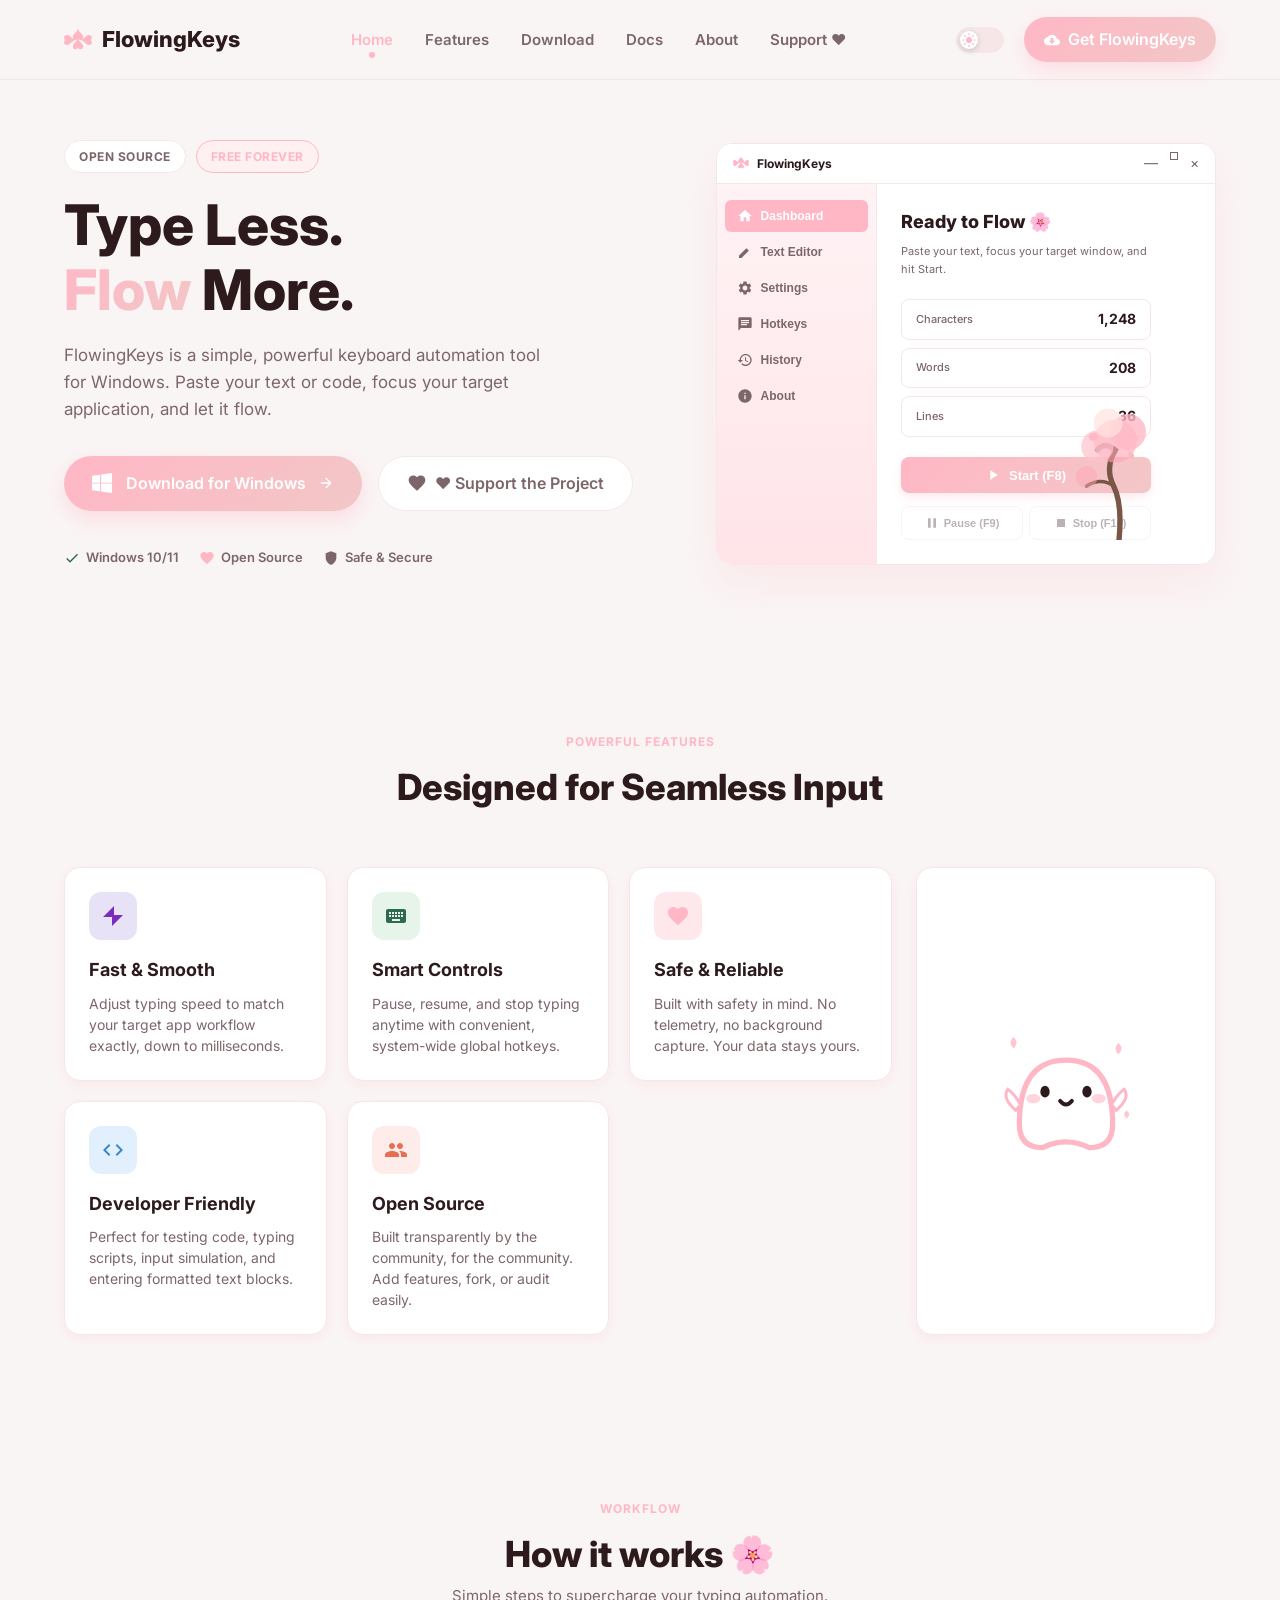
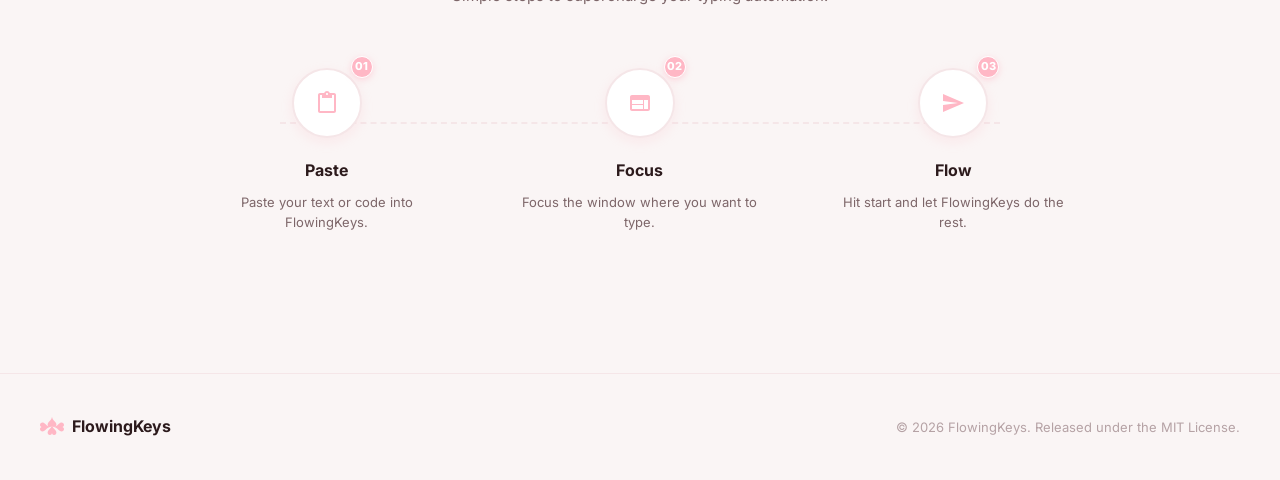
==== index.html @ 1519db67 "Add files via upload" ====
<!DOCTYPE html>
<html lang="en">
<head>
  <meta charset="UTF-8">
  <meta name="viewport" content="width=device-width, initial-scale=1.0">
  <title>FlowingKeys - Type Less. Flow More.</title>
  <meta name="description" content="FlowingKeys is a premium, powerful keyboard automation tool for Windows. Paste, focus, and let it flow.">
  <link rel="stylesheet" href="styles.css">
  <link rel="preconnect" href="https://fonts.googleapis.com">
  <link rel="preconnect" href="https://fonts.gstatic.com" crossorigin>
  <link href="https://fonts.googleapis.com/css2?family=Inter:wght@400;500;600;700;800&family=Fira+Code:wght@400;500&display=swap" rel="stylesheet">
</head>
<body>
  <!-- Petals background container -->
  <div id="petal-container" class="petal-container"></div>

  <!-- HEADER -->
  <header class="header">
    <div class="header-container">
      <div class="logo">
        <svg class="blossom-logo" viewBox="0 0 24 24" width="28" height="28">
          <path d="M 12,2 C 11.5,5 9,6 8,8 C 7,10 8,12 10,12 C 11.5,12 12,10.5 12,10 C 12,10.5 12.5,12 14,12 C 16,12 17,10 16,8 C 15,6 12.5,5 12,2 Z M 12,10 C 11.5,13 9,14 8,16 C 7,18 8,20 10,20 C 11.5,20 12,18.5 12,18 C 12,18.5 12.5,20 14,20 C 16,20 17,18 16,16 C 15,14 12.5,13 12,10 Z M 10,12 C 7,11.5 6,9 4,8 C 2,7 0,8 0,10 C 0,11.5 1.5,12 2,12 C 1.5,12 0,12.5 0,14 C 0,16 2,17 4,16 C 6,15 7,12.5 10,12 Z M 14,12 C 17,11.5 18,9 20,8 C 22,7 24,8 24,10 C 24,11.5 22.5,12 22,12 C 22.5,12 24,12.5 24,14 C 24,16 22,17 20,16 C 18,15 17,12.5 14,12 Z" />
        </svg>
        <span>FlowingKeys</span>
      </div>

      <nav class="nav-menu">
        <a href="#home" class="nav-link active">Home</a>
        <a href="#features" class="nav-link">Features</a>
        <a href="#download" class="nav-link">Download</a>
        <a href="#docs" class="nav-link">Docs</a>
        <a href="#about" class="nav-link">About</a>
        <a href="donate.html" class="nav-link">Support ❤️</a>
      </nav>

      <div class="header-actions">
        <!-- Light/Dark Toggle -->
        <button id="theme-toggle" class="theme-toggle-btn" aria-label="Toggle dark mode">
          <div class="toggle-track">
            <div class="toggle-thumb">
              <!-- Sun Icon -->
              <svg class="sun-icon" viewBox="0 0 24 24" width="14" height="14">
                <circle cx="12" cy="12" r="5" fill="currentColor"/>
                <path d="M12 1v2M12 21v2M4.22 4.22l1.42 1.42M18.36 18.36l1.42 1.42M1 12h2M21 12h2M4.22 19.78l1.42-1.42M18.36 5.64l1.42-1.42" stroke="currentColor" stroke-width="2" stroke-linecap="round"/>
              </svg>
              <!-- Moon Icon -->
              <svg class="moon-icon" viewBox="0 0 24 24" width="14" height="14">
                <path d="M21 12.79A9 9 0 1 1 11.21 3 7 7 0 0 0 21 12.79z" fill="currentColor"/>
              </svg>
            </div>
          </div>
        </button>

        <a href="#download" class="btn-primary btn-get-started">
          <svg viewBox="0 0 24 24" width="16" height="16">
            <path d="M19.35 10.04C18.67 6.59 15.64 4 12 4 9.11 4 6.6 5.64 5.35 8.04 2.34 8.36 0 10.91 0 14c0 3.31 2.69 6 6 6h13c2.76 0 5-2.24 5-5 0-2.64-2.05-4.78-4.65-4.96zM17 13l-5 5-5-5h3V9h4v4h3z" fill="currentColor"/>
          </svg>
          Get FlowingKeys
        </a>
      </div>
    </div>
  </header>

  <!-- HERO SECTION -->
  <section id="home" class="hero">
    <div class="hero-container">
      <div class="hero-text-content">
        <div class="badge-row">
          <span class="badge">Open Source</span>
          <span class="badge badge-accent">Free Forever</span>
        </div>
        <h1 class="hero-title">
          Type Less.<br>
          <span class="text-highlight">Flow</span> More.
        </h1>
        <p class="hero-description">
          FlowingKeys is a simple, powerful keyboard automation tool for Windows. Paste your text or code, focus your target application, and let it flow.
        </p>

        <div class="hero-actions">
          <a href="#download" class="btn-primary btn-large">
            <svg viewBox="0 0 24 24" width="20" height="20" class="win-icon">
              <path d="M0 3.449L9.75 2.1v9.45H0V3.449zM0 12.45h9.75v9.45L0 20.551v-8.102zM10.95 1.937L24 0v11.55H10.95V1.937zM10.95 12.45H24v11.55l-13.05-1.937v-9.613z" fill="currentColor"/>
            </svg>
            Download for Windows
            <svg viewBox="0 0 24 24" width="16" height="16" class="arrow-icon">
              <path d="M5 12h14M12 5l7 7-7 7" stroke="currentColor" stroke-width="2" stroke-linecap="round" stroke-linejoin="round" fill="none"/>
            </svg>
          </a>
          <a href="donate.html" class="btn-secondary btn-large">
            <svg viewBox="0 0 24 24" width="20" height="20">
              <path d="M12 21.35l-1.45-1.32C5.4 15.36 2 12.28 2 8.5 2 5.42 4.42 3 7.5 3c1.74 0 3.41.81 4.5 2.09C13.09 3.81 14.76 3 16.5 3 19.58 3 22 5.42 22 8.5c0 3.78-3.4 6.86-8.55 11.54L12 21.35z" fill="currentColor"/>
            </svg>
            ❤️ Support the Project
          </a>
        </div>

        <div class="hero-trust-badges">
          <span class="trust-badge">
            <svg viewBox="0 0 24 24" width="16" height="16" class="trust-icon text-success">
              <path d="M9 16.17L4.83 12l-1.42 1.41L9 19 21 7l-1.41-1.41z" fill="currentColor"/>
            </svg>
            Windows 10/11
          </span>
          <span class="trust-badge">
            <svg viewBox="0 0 24 24" width="16" height="16" class="trust-icon text-heart">
              <path d="M12 21.35l-1.45-1.32C5.4 15.36 2 12.28 2 8.5 2 5.42 4.42 3 7.5 3c1.74 0 3.41.81 4.5 2.09C13.09 3.81 14.76 3 16.5 3 19.58 3 22 5.42 22 8.5c0 3.78-3.4 6.86-8.55 11.54L12 21.35z" fill="currentColor"/>
            </svg>
            Open Source
          </span>
          <span class="trust-badge">
            <svg viewBox="0 0 24 24" width="16" height="16" class="trust-icon text-shield">
              <path d="M12 2L4 5v6.09c0 5.05 3.41 9.76 8 10.91 4.59-1.15 8-5.86 8-10.91V5l-8-3z" fill="currentColor"/>
            </svg>
            Safe & Secure
          </span>
        </div>
      </div>

      <!-- MOCK WPF WINDOW -->
      <div class="mock-window-wrapper">
        <div class="mock-window">
          <!-- Window Title Bar -->
          <div class="window-titlebar">
            <div class="window-logo">
              <svg class="blossom-logo" viewBox="0 0 24 24" width="16" height="16">
                <path d="M 12,2 C 11.5,5 9,6 8,8 C 7,10 8,12 10,12 C 11.5,12 12,10.5 12,10 C 12,10.5 12.5,12 14,12 C 16,12 17,10 16,8 C 15,6 12.5,5 12,2 Z M 12,10 C 11.5,13 9,14 8,16 C 7,18 8,20 10,20 C 11.5,20 12,18.5 12,18 C 12,18.5 12.5,20 14,20 C 16,20 17,18 16,16 C 15,14 12.5,13 12,10 Z M 10,12 C 7,11.5 6,9 4,8 C 2,7 0,8 0,10 C 0,11.5 1.5,12 2,12 C 1.5,12 0,12.5 0,14 C 0,16 2,17 4,16 C 6,15 7,12.5 10,12 Z M 14,12 C 17,11.5 18,9 20,8 C 22,7 24,8 24,10 C 24,11.5 22.5,12 22,12 C 22.5,12 24,12.5 24,14 C 24,16 22,17 20,16 C 18,15 17,12.5 14,12 Z" />
              </svg>
              <span>FlowingKeys</span>
            </div>
            <div class="window-controls">
              <span class="win-min">&mdash;</span>
              <span class="win-max"></span>
              <span class="win-close">&times;</span>
            </div>
          </div>

          <div class="window-body">
            <!-- Sidebar Navigation -->
            <div class="window-sidebar">
              <button class="sidebar-item active" data-tab="dashboard">
                <svg viewBox="0 0 24 24" width="16" height="16">
                  <path d="M10 20v-6h4v6h5v-8h3L12 3 2 12h3v8z" fill="currentColor"/>
                </svg>
                Dashboard
              </button>
              <button class="sidebar-item" data-tab="dashboard">
                <svg viewBox="0 0 24 24" width="16" height="16">
                  <path d="M3 17.25V21h3.75L17.81 9.94l-3.75-3.75L3 17.25z" fill="currentColor"/>
                </svg>
                Text Editor
              </button>
              <button class="sidebar-item" data-tab="settings">
                <svg viewBox="0 0 24 24" width="16" height="16">
                  <path d="M19.14 12.94c.04-.3.06-.61.06-.94 0-.32-.02-.64-.07-.94l2.03-1.58c.18-.14.23-.41.12-.61l-1.92-3.32c-.12-.22-.37-.29-.59-.22l-2.39.96c-.5-.38-1.03-.7-1.62-.94l-.36-2.54c-.04-.24-.24-.41-.48-.41h-3.84c-.24 0-.43.17-.47.41l-.36 2.54c-.59.24-1.13.57-1.62.94l-2.39-.96c-.22-.08-.47 0-.59.22L2.74 8.87c-.12.21-.08.47.12.61l2.03 1.58c-.05.3-.09.63-.09.94s.02.64.07.94l-2.03 1.58c-.18.14-.23.41-.12.61l1.92 3.32c.12.22.37.29.59.22l2.39-.96c.5.38 1.03.7 1.62.94l.36 2.54c.05.24.24.41.48.41h3.84c.24 0 .44-.17.47-.41l.36-2.54c.59-.24 1.13-.56 1.62-.94l2.39.96c.22.08.47 0 .59-.22l1.92-3.32c.12-.22.07-.47-.12-.61l-2.01-1.58zM12 15.6c-1.98 0-3.6-1.62-3.6-3.6s1.62-3.6 3.6-3.6 3.6 1.62 3.6 3.6-1.62 3.6-3.6 3.6z" fill="currentColor"/>
                </svg>
                Settings
              </button>
              <button class="sidebar-item" data-tab="hotkeys">
                <svg viewBox="0 0 24 24" width="16" height="16">
                  <path d="M20 2H4c-1.1 0-1.99.9-1.99 2L2 22l4-4h14c1.1 0 2-.9 2-2V4c0-1.1-.9-2-2-2zM6 9h12v2H6V9zm0-3h12v2H6V6zm0 6h9v2H6v-2z" fill="currentColor"/>
                </svg>
                Hotkeys
              </button>
              <button class="sidebar-item" data-tab="history">
                <svg viewBox="0 0 24 24" width="16" height="16">
                  <path d="M13 3c-4.97 0-9 4.03-9 9H1l3.89 3.89.07.14L9 12H6c0-3.87 3.13-7 7-7s7 3.13 7 7-3.13 7-7 7c-1.93 0-3.68-.79-4.94-2.06l-1.42 1.42C8.27 19.99 10.51 21 13 21c4.97 0 9-4.03 9-9s-4.03-9-9-9zm-1 5v5l4.28 2.54.72-1.21-3.5-2.08V8H12z" fill="currentColor"/>
                </svg>
                History
              </button>
              <button class="sidebar-item" data-tab="about">
                <svg viewBox="0 0 24 24" width="16" height="16">
                  <path d="M12 2C6.48 2 2 6.48 2 12s4.48 10 10 10 10-4.48 10-10S17.52 2 12 2zm1 15h-2v-6h2v6zm0-8h-2V7h2v2z" fill="currentColor"/>
                </svg>
                About
              </button>
            </div>

            <!-- Workspace Content -->
            <div class="window-content">
              <!-- DASHBOARD TAB -->
              <div id="tab-dashboard" class="app-tab-panel">
                <div class="content-left">
                  <h2 id="app-status-title">Ready to Flow 🌸</h2>
                  <p id="app-status-desc">Paste your text, focus your target window, and hit Start.</p>

                  <!-- Statistics Grid -->
                  <div class="stats-grid">
                    <div class="stat-card">
                      <span class="stat-label">Characters</span>
                      <span id="stat-chars" class="stat-value">1,248</span>
                    </div>
                    <div class="stat-card">
                      <span class="stat-label">Words</span>
                      <span id="stat-words" class="stat-value">208</span>
                    </div>
                    <div class="stat-card">
                      <span class="stat-label">Lines</span>
                      <span id="stat-lines" class="stat-value">36</span>
                    </div>
                  </div>

                  <!-- Main Action Button -->
                  <button id="app-btn-start" class="app-btn-primary">
                    <svg viewBox="0 0 24 24" width="16" height="16" class="play-icon">
                      <path d="M8 5v14l11-7z" fill="currentColor"/>
                    </svg>
                    <span>Start (F8)</span>
                  </button>

                  <!-- Control Buttons -->
                  <div class="control-actions">
                    <button id="app-btn-pause" class="app-btn-secondary" disabled>
                      <svg viewBox="0 0 24 24" width="16" height="16">
                        <path d="M6 19h4V5H6v14zm8-14v14h4V5h-4z" fill="currentColor"/>
                      </svg>
                      Pause (F9)
                    </button>
                    <button id="app-btn-stop" class="app-btn-secondary" disabled>
                      <svg viewBox="0 0 24 24" width="16" height="16">
                        <path d="M6 6h12v12H6z" fill="currentColor"/>
                      </svg>
                      Stop (F10)
                    </button>
                  </div>
                </div>

                <!-- Graphic Background Art inside App Mockup -->
                <div class="app-art-overlay">
                  <svg class="blossom-tree-svg" viewBox="0 0 100 100" preserveAspectRatio="xMaxYMax meet">
                    <!-- Tree Trunk -->
                    <path d="M60 100 Q 62 80 57 70 T 58 50 Q 52 45 48 50" stroke="#7A5648" stroke-width="3" fill="none" stroke-linecap="round"/>
                    <path d="M57 70 Q 50 65 42 70" stroke="#7A5648" stroke-width="2" fill="none" stroke-linecap="round"/>
                    <!-- Foliage / Blossom Circles -->
                    <circle cx="58" cy="45" r="12" fill="#FFA5B5" opacity="0.6"/>
                    <circle cx="48" cy="48" r="9" fill="#FFC0CB" opacity="0.7"/>
                    <circle cx="65" cy="40" r="10" fill="#FFB7C5" opacity="0.8"/>
                    <circle cx="54" cy="35" r="8" fill="#FFE4E1" opacity="0.7"/>
                    <circle cx="42" cy="65" r="6" fill="#FFA5B5" opacity="0.5"/>
                    
                    <!-- Tiny falling petals inside window -->
                    <path d="M 45,45 Q 40,43 45,40 Q 50,43 45,45 Z" fill="#FFB7C5" transform="rotate(15 45 45)"/>
                    <path d="M 68,55 Q 65,53 68,50 Q 71,53 68,55 Z" fill="#FFB7C5" transform="rotate(-30 68 55)"/>
                  </svg>
                </div>
              </div>

              <!-- SETTINGS TAB -->
              <div id="tab-settings" class="app-tab-panel hidden">
                <div class="app-panel-scroll">
                  <h3>Preferences</h3>
                  <div class="app-settings-list">
                    <label class="app-setting-item">
                      <span>Preserve Indentation</span>
                      <input type="checkbox" checked>
                    </label>
                    <label class="app-setting-item">
                      <span>Preserve Newlines</span>
                      <input type="checkbox" checked>
                    </label>
                    <label class="app-setting-item">
                      <span>Send Real Keys</span>
                      <input type="checkbox">
                    </label>
                  </div>
                  
                  <!-- Support section -->
                  <div class="app-support-box">
                    <h5>Enjoying FlowingKeys? 🌸</h5>
                    <p>FlowingKeys is free and open source.</p>
                    <p class="support-subtext">If it saves you time, consider supporting its development.</p>
                    <a href="donate.html" target="_blank" class="app-btn-primary support-btn-heart">
                      ❤️ Support the Project
                    </a>
                  </div>
                </div>
              </div>

              <!-- ABOUT TAB -->
              <div id="tab-about" class="app-tab-panel hidden">
                <div class="app-panel-scroll">
                  <h3>About FlowingKeys</h3>
                  <p class="about-version">Version 1.0.0 (Open Source)</p>
                  <p class="about-desc">
                    A high-performance typing automation and accessibility utility for Windows. Built for developers, accessibility, and productivity.
                  </p>

                  <!-- Support section -->
                  <div class="app-support-box">
                    <h5>Enjoying FlowingKeys? 🌸</h5>
                    <p>FlowingKeys is free and open source.</p>
                    <p class="support-subtext">If it saves you time, consider supporting its development.</p>
                    <a href="donate.html" target="_blank" class="app-btn-primary support-btn-heart">
                      ❤️ Support the Project
                    </a>
                  </div>
                </div>
              </div>

              <!-- OTHER TABS PLACEHOLDER -->
              <div id="tab-other" class="app-tab-panel hidden">
                <div class="app-panel-scroll">
                  <h3 id="other-tab-title">Hotkeys</h3>
                  <p class="coming-soon-text">Feature details are configurable in the full Windows application.</p>
                </div>
              </div>
            </div>

            <!-- Countdown Overlay inside Mock App -->
            <div id="app-countdown-overlay" class="app-overlay hidden">
              <div class="overlay-card">
                <h3>Switch to Target Window Now</h3>
                <div id="overlay-countdown-num" class="countdown-num">3</div>
                <button id="app-btn-cancel-countdown" class="app-btn-danger">Cancel</button>
              </div>
            </div>

            <!-- Typing Simulation Overlay inside Mock App -->
            <div id="app-typing-overlay" class="app-overlay hidden">
              <div class="overlay-card">
                <h3 id="typing-overlay-title">Typing...</h3>
                <div class="typing-progress-bar">
                  <div id="typing-progress-indicator" class="progress-indicator"></div>
                </div>
                <p><span id="typing-percent">0</span>% completed</p>
                <div class="overlay-buttons">
                  <button id="overlay-btn-pause" class="app-btn-secondary">Pause</button>
                  <button id="overlay-btn-stop" class="app-btn-danger">Stop</button>
                </div>
              </div>
            </div>
          </div>
        </div>
      </div>
    </div>
  </section>

  <!-- FEATURES SECTION -->
  <section id="features" class="features-section">
    <div class="features-header">
      <span class="section-badge">Powerful Features</span>
      <h2>Designed for Seamless Input</h2>
    </div>
    
    <div class="features-container">
      <div class="features-grid">
        <!-- Feature 1 -->
        <div class="feature-card">
          <div class="feature-icon-wrapper f-purple">
            <svg viewBox="0 0 24 24" width="24" height="24">
              <path d="M13 2v9h9L11 22v-9H2L13 2z" fill="currentColor"/>
            </svg>
          </div>
          <h3>Fast & Smooth</h3>
          <p>Adjust typing speed to match your target app workflow exactly, down to milliseconds.</p>
        </div>

        <!-- Feature 2 -->
        <div class="feature-card">
          <div class="feature-icon-wrapper f-green">
            <svg viewBox="0 0 24 24" width="24" height="24">
              <path d="M20 5H4c-1.1 0-1.99.9-1.99 2L2 17c0 1.1.9 2 2 2h16c1.1 0 2-.9 2-2V7c0-1.1-.9-2-2-2zm-9 3h2v2h-2V8zm0 3h2v2h-2v-2zM8 8h2v2H8V8zm0 3h2v2H8v-2zm-1 2H5v-2h2v2zm0-3H5V8h2v2zm9 7H8v-2h8v2zm0-4h-2v-2h2v2zm0-3h-2V8h2v2zm3 3h-2v-2h2v2zm0-3h-2V8h2v2z" fill="currentColor"/>
            </svg>
          </div>
          <h3>Smart Controls</h3>
          <p>Pause, resume, and stop typing anytime with convenient, system-wide global hotkeys.</p>
        </div>

        <!-- Feature 3 -->
        <div class="feature-card">
          <div class="feature-icon-wrapper f-pink">
            <svg viewBox="0 0 24 24" width="24" height="24">
              <path d="M12 21.35l-1.45-1.32C5.4 15.36 2 12.28 2 8.5 2 5.42 4.42 3 7.5 3c1.74 0 3.41.81 4.5 2.09C13.09 3.81 14.76 3 16.5 3 19.58 3 22 5.42 22 8.5c0 3.78-3.4 6.86-8.55 11.54L12 21.35z" fill="currentColor"/>
            </svg>
          </div>
          <h3>Safe & Reliable</h3>
          <p>Built with safety in mind. No telemetry, no background capture. Your data stays yours.</p>
        </div>

        <!-- Feature 4 -->
        <div class="feature-card">
          <div class="feature-icon-wrapper f-blue">
            <svg viewBox="0 0 24 24" width="24" height="24">
              <path d="M9.4 16.6L4.8 12l4.6-4.6L8 6l-6 6 6 6 1.4-1.4zm5.2 0l4.6-4.6-4.6-4.6L16 6l6 6-6 6-1.4-1.4z" fill="currentColor"/>
            </svg>
          </div>
          <h3>Developer Friendly</h3>
          <p>Perfect for testing code, typing scripts, input simulation, and entering formatted text blocks.</p>
        </div>

        <!-- Feature 5 -->
        <div class="feature-card">
          <div class="feature-icon-wrapper f-coral">
            <svg viewBox="0 0 24 24" width="24" height="24">
              <path d="M16 11c1.66 0 2.99-1.34 2.99-3S17.66 5 16 5c-1.66 0-3 1.34-3 3s1.34 3 3 3zm-8 0c1.66 0 2.99-1.34 2.99-3S9.66 5 8 5C6.34 5 5 6.34 5 8s1.34 3 3 3zm0 2c-2.33 0-7 1.17-7 3.5V19h14v-2.5c0-2.33-4.67-3.5-7-3.5zm8 0c-.29 0-.62.02-.97.05 1.16.84 1.97 1.97 1.97 3.45V19h6v-2.5c0-2.33-4.67-3.5-7-3.5z" fill="currentColor"/>
            </svg>
          </div>
          <h3>Open Source</h3>
          <p>Built transparently by the community, for the community. Add features, fork, or audit easily.</p>
        </div>
      </div>

      <!-- Mascot Graphics Sidebar Card -->
      <div class="mascot-card">
        <div class="cute-mascot">
          <svg viewBox="0 0 120 120" class="mascot-svg">
            <!-- White body -->
            <path d="M 20 80 Q 20 25 60 25 Q 100 25 100 80 Q 100 100 80 100 Q 60 90 40 100 Q 20 100 20 80 Z" fill="#FFFFFF" stroke="#FFB7C5" stroke-width="4.5"/>
            <!-- Left Hand -->
            <path d="M 17 68 Q 5 58 10 50 Q 15 53 21 63 Z" fill="#FFFFFF" stroke="#FFB7C5" stroke-width="2.5" class="mascot-hand mascot-left-hand"/>
            <!-- Right Hand -->
            <path d="M 103 68 Q 115 58 110 50 Q 105 53 99 63 Z" fill="#FFFFFF" stroke="#FFB7C5" stroke-width="2.5" class="mascot-hand mascot-right-hand"/>
            <!-- Eyes -->
            <ellipse fill="#2C1A1C" cx="42" cy="52" rx="4" ry="5"/>
            <ellipse fill="#2C1A1C" cx="78" cy="52" rx="4" ry="5"/>
            <!-- Blush -->
            <ellipse fill="#FFB7C5" cx="32" cy="58" rx="6" ry="4" opacity="0.6"/>
            <ellipse fill="#FFB7C5" cx="88" cy="58" rx="6" ry="4" opacity="0.6"/>
            <!-- Cute Smile -->
            <path d="M 55 60 Q 60 66 65 60" stroke="#2C1A1C" stroke-width="3.5" stroke-linecap="round" fill="none"/>
            <!-- Floating Petals surrounding mascot -->
            <path class="mascot-petal petal-1" d="M 15 15 Q 10 10 15 5 Q 20 10 15 15 Z" fill="#FFB7C5" opacity="0.8"/>
            <path class="mascot-petal petal-2" d="M 105 20 Q 100 15 105 10 Q 110 15 105 20 Z" fill="#FFB7C5" opacity="0.8"/>
            <path class="mascot-petal petal-3" d="M 112 75 Q 108 72 112 68 Q 116 72 112 75 Z" fill="#FFB7C5" opacity="0.8"/>
          </svg>
        </div>
      </div>
    </div>
  </section>

  <!-- HOW IT WORKS SECTION -->
  <section id="docs" class="how-it-works">
    <div class="how-header">
      <span class="section-badge">Workflow</span>
      <h2>How it works 🌸</h2>
      <p>Simple steps to supercharge your typing automation.</p>
    </div>

    <div class="steps-container">
      <div class="dotted-connection-line"></div>
      
      <!-- Step 1 -->
      <div class="step-item">
        <div class="step-number-badge">01</div>
        <div class="step-icon-box">
          <svg viewBox="0 0 24 24" width="24" height="24">
            <path d="M19 2h-4.18C14.4.84 13.3 0 12 0c-1.3 0-2.4.84-2.82 2H5c-1.1 0-2 .9-2 2v16c0 1.1.9 2 2 2h14c1.1 0 2-.9 2-2V4c0-1.1-.9-2-2-2zm-7 0c.55 0 1 .45 1 1s-.45 1-1 1-1-.45-1-1 .45-1 1-1zm7 18H5V4h2v3h10V4h2v16z" fill="currentColor"/>
          </svg>
        </div>
        <h4>Paste</h4>
        <p>Paste your text or code into FlowingKeys.</p>
      </div>

      <!-- Step 2 -->
      <div class="step-item">
        <div class="step-number-badge">02</div>
        <div class="step-icon-box">
          <svg viewBox="0 0 24 24" width="24" height="24">
            <path d="M20 4H4c-1.1 0-1.99.9-1.99 2L2 18c0 1.1.9 2 2 2h16c1.1 0 2-.9 2-2V6c0-1.1-.9-2-2-2zm-5 14H4v-4h11v4zm0-5H4V9h11v4zm5 5h-4V9h4v9z" fill="currentColor"/>
          </svg>
        </div>
        <h4>Focus</h4>
        <p>Focus the window where you want to type.</p>
      </div>

      <!-- Step 3 -->
      <div class="step-item">
        <div class="step-number-badge">03</div>
        <div class="step-icon-box">
          <svg viewBox="0 0 24 24" width="24" height="24">
            <path d="M2.01 21L23 12 2.01 3 2 10l15 2-15 2z" fill="currentColor"/>
          </svg>
        </div>
        <h4>Flow</h4>
        <p>Hit start and let FlowingKeys do the rest.</p>
      </div>
    </div>
  </section>

  <!-- FOOTER -->
  <footer id="about" class="footer">
    <div class="footer-container">
      <div class="footer-brand">
        <svg class="blossom-logo" viewBox="0 0 24 24" width="24" height="24">
          <path d="M 12,2 C 11.5,5 9,6 8,8 C 7,10 8,12 10,12 C 11.5,12 12,10.5 12,10 C 12,10.5 12.5,12 14,12 C 16,12 17,10 16,8 C 15,6 12.5,5 12,2 Z M 12,10 C 11.5,13 9,14 8,16 C 7,18 8,20 10,20 C 11.5,20 12,18.5 12,18 C 12,18.5 12.5,20 14,20 C 16,20 17,18 16,16 C 15,14 12.5,13 12,10 Z M 10,12 C 7,11.5 6,9 4,8 C 2,7 0,8 0,10 C 0,11.5 1.5,12 2,12 C 1.5,12 0,12.5 0,14 C 0,16 2,17 4,16 C 6,15 7,12.5 10,12 Z M 14,12 C 17,11.5 18,9 20,8 C 22,7 24,8 24,10 C 24,11.5 22.5,12 22,12 C 22.5,12 24,12.5 24,14 C 24,16 22,17 20,16 C 18,15 17,12.5 14,12 Z" />
        </svg>
        <span>FlowingKeys</span>
      </div>
      <p class="footer-copy">&copy; 2026 FlowingKeys. Released under the MIT License.</p>
    </div>
  </footer>

  <script src="app.js"></script>
</body>
</html>
---- styles.css ----
:root {
  /* LIGHT THEME (Default) */
  --bg-color: #FAF5F5;
  --panel-bg: #FFFFFF;
  --panel-border: #F5E6E8;
  --sidebar-bg: #FFF0F2;
  
  --primary-color: #FFB7C5; /* Bright Pink */
  --primary-hover: #FFA0B0;
  --secondary-color: #F2C7C7; /* Soft Pink */
  --accent-gradient: linear-gradient(135deg, #FFB7C5 0%, #F2C7C7 100%);
  --sidebar-gradient: linear-gradient(180deg, #FFF3F5 0%, #FFE4E8 100%);
  
  --text-primary: #2C1A1C; /* Dark Wine */
  --text-secondary: #7D6669;
  --text-muted: #B5A2A5;
  
  --success-color: #D5F3D8; /* Mint Green */
  --success-text: #2D6A4F;
  --warning-color: #FEF3C7;
  --danger-color: #FCA5A5;
  --danger-text: #C92A2A;
  
  --header-bg: rgba(250, 245, 245, 0.8);
  --shadow-color: rgba(255, 183, 197, 0.2);
  --shadow-large: 0 20px 40px var(--shadow-color);
  --shadow-small: 0 4px 12px var(--shadow-color);
  
  --font-main: 'Inter', -apple-system, BlinkMacSystemFont, "Segoe UI", Roboto, sans-serif;
  --font-code: 'Fira Code', Consolas, Courier New, monospace;
}

body.dark-mode {
  /* DARK THEME */
  --bg-color: #1C1213;
  --panel-bg: #2D1E20;
  --panel-border: #402C2E;
  --sidebar-bg: #241819;
  
  --primary-color: #FFB7C5;
  --primary-hover: #FFA0B0;
  --secondary-color: #E09FAD;
  --accent-gradient: linear-gradient(135deg, #FFB7C5 0%, #E09FAD 100%);
  --sidebar-gradient: linear-gradient(180deg, #241819 0%, #1A1112 100%);
  
  --text-primary: #FFF0F2;
  --text-secondary: #C4A6AA;
  --text-muted: #7E6467;
  
  --success-color: #1E3A2F;
  --success-text: #52B788;
  --warning-color: #453510;
  --danger-color: #4A1A1A;
  --danger-text: #FFA8A8;
  
  --header-bg: rgba(28, 18, 19, 0.8);
  --shadow-color: rgba(0, 0, 0, 0.4);
  --shadow-large: 0 20px 40px rgba(0, 0, 0, 0.5);
  --shadow-small: 0 4px 12px rgba(0, 0, 0, 0.3);
}

/* GENERAL STYLES */
* {
  box-sizing: border-box;
  margin: 0;
  padding: 0;
}

html {
  scroll-behavior: smooth;
}

body {
  font-family: var(--font-main);
  background-color: var(--bg-color);
  color: var(--text-primary);
  line-height: 1.6;
  overflow-x: hidden;
  transition: background-color 0.4s ease, color 0.4s ease;
}

a {
  text-decoration: none;
  color: inherit;
}

/* PETALS FALLING ANIMATION BACKGROUND */
.petal-container {
  position: fixed;
  top: 0;
  left: 0;
  width: 100%;
  height: 100%;
  pointer-events: none;
  z-index: 1;
  overflow: hidden;
}

.petal {
  position: absolute;
  background-color: #FFB7C5;
  border-radius: 150% 0 150% 150%;
  opacity: 0.7;
  animation: fall linear infinite;
  transform-origin: center;
}

@keyframes fall {
  0% {
    transform: translate(0, -10px) rotate(0deg);
    opacity: 0.8;
  }
  100% {
    transform: translate(150px, 105vh) rotate(360deg);
    opacity: 0.1;
  }
}

/* HEADER STYLE */
.header {
  position: fixed;
  top: 0;
  left: 0;
  width: 100%;
  height: 80px;
  backdrop-filter: blur(12px);
  background-color: var(--header-bg);
  border-bottom: 1px solid var(--panel-border);
  z-index: 100;
  transition: background-color 0.4s ease, border-bottom 0.4s ease;
}

.header-container {
  max-width: 1200px;
  margin: 0 auto;
  padding: 0 24px;
  height: 100%;
  display: flex;
  justify-content: space-between;
  align-items: center;
}

.logo {
  display: flex;
  align-items: center;
  gap: 10px;
  font-size: 22px;
  font-weight: 800;
  color: var(--text-primary);
}

.blossom-logo {
  fill: var(--primary-color);
  animation: float 4s ease-in-out infinite;
}

.nav-menu {
  display: flex;
  gap: 32px;
}

.nav-link {
  font-size: 15px;
  font-weight: 600;
  color: var(--text-secondary);
  transition: color 0.2s ease, transform 0.2s ease;
  position: relative;
  padding: 6px 0;
}

.nav-link:hover {
  color: var(--primary-color);
  transform: translateY(-1px);
}

.nav-link.active {
  color: var(--primary-color);
}

.nav-link.active::after {
  content: '';
  position: absolute;
  bottom: 0;
  left: 50%;
  transform: translateX(-50%);
  width: 6px;
  height: 6px;
  background-color: var(--primary-color);
  border-radius: 50%;
}

.header-actions {
  display: flex;
  align-items: center;
  gap: 20px;
}

/* BUTTONS */
.btn-primary {
  background: var(--accent-gradient);
  color: #FFFFFF !important;
  font-weight: 600;
  padding: 10px 20px;
  border-radius: 30px;
  border: none;
  cursor: pointer;
  display: flex;
  align-items: center;
  gap: 8px;
  transition: transform 0.2s cubic-bezier(0.175, 0.885, 0.32, 1.275), box-shadow 0.2s ease;
  box-shadow: 0 8px 20px rgba(255, 183, 197, 0.4);
}

body.dark-mode .btn-primary {
  box-shadow: 0 8px 20px rgba(0, 0, 0, 0.3);
}

.btn-primary:hover {
  transform: scale(1.05);
  box-shadow: 0 10px 24px rgba(255, 183, 197, 0.6);
}

body.dark-mode .btn-primary:hover {
  box-shadow: 0 10px 24px rgba(0, 0, 0, 0.4);
}

.btn-primary:active {
  transform: scale(0.98);
}

.btn-secondary {
  background-color: var(--panel-bg);
  border: 1.5px solid var(--panel-border);
  color: var(--text-secondary);
  font-weight: 600;
  padding: 10px 20px;
  border-radius: 30px;
  cursor: pointer;
  display: flex;
  align-items: center;
  gap: 8px;
  transition: border-color 0.2s, color 0.2s, background-color 0.2s, transform 0.2s;
}

.btn-secondary:hover {
  border-color: var(--primary-color);
  color: var(--text-primary);
  background-color: var(--sidebar-bg);
  transform: translateY(-2px);
}

/* THEME TOGGLE */
.theme-toggle-btn {
  background: none;
  border: none;
  cursor: pointer;
  padding: 0;
}

.toggle-track {
  width: 48px;
  height: 26px;
  border-radius: 15px;
  background-color: var(--panel-border);
  position: relative;
  transition: background-color 0.3s;
  padding: 3px;
  border: 1px solid var(--panel-border);
}

.toggle-thumb {
  width: 18px;
  height: 18px;
  border-radius: 50%;
  background-color: var(--panel-bg);
  box-shadow: 0 2px 6px rgba(0,0,0,0.15);
  position: absolute;
  left: 3px;
  top: 3px;
  transition: transform 0.3s cubic-bezier(0.68, -0.55, 0.265, 1.55);
  display: flex;
  align-items: center;
  justify-content: center;
}

body.dark-mode .toggle-thumb {
  transform: translateX(22px);
}

.sun-icon {
  color: #FFB7C5;
  display: block;
}

.moon-icon {
  color: #C4A6AA;
  display: none;
}

body.dark-mode .sun-icon {
  display: none;
}

body.dark-mode .moon-icon {
  display: block;
}

/* HERO SECTION */
.hero {
  padding-top: 140px;
  padding-bottom: 80px;
  max-width: 1200px;
  margin: 0 auto;
  padding-left: 24px;
  padding-right: 24px;
  position: relative;
  z-index: 5;
}

.hero-container {
  display: grid;
  grid-template-columns: 1.1fr 0.9fr;
  gap: 40px;
  align-items: center;
}

.hero-text-content {
  display: flex;
  flex-direction: column;
  gap: 20px;
}

.badge-row {
  display: flex;
  gap: 10px;
}

.badge {
  background-color: var(--panel-bg);
  border: 1px solid var(--panel-border);
  color: var(--text-secondary);
  font-size: 12px;
  font-weight: 700;
  padding: 6px 14px;
  border-radius: 20px;
  text-transform: uppercase;
  letter-spacing: 0.5px;
}

.badge-accent {
  background-color: var(--sidebar-bg);
  border-color: var(--primary-color);
  color: var(--primary-color);
}

.hero-title {
  font-size: 56px;
  font-weight: 800;
  line-height: 1.15;
  color: var(--text-primary);
}

.text-highlight {
  color: var(--primary-color);
  background: var(--accent-gradient);
  -webkit-background-clip: text;
  -webkit-text-fill-color: transparent;
}

.hero-description {
  font-size: 17px;
  color: var(--text-secondary);
  max-width: 500px;
  margin-bottom: 12px;
}

.hero-actions {
  display: flex;
  gap: 16px;
}

.btn-large {
  padding: 14px 28px;
  font-size: 16px;
  border-radius: 35px;
}

.win-icon {
  margin-right: 6px;
}

.arrow-icon {
  margin-left: 4px;
  transition: transform 0.2s;
}

.btn-primary:hover .arrow-icon {
  transform: translateX(4px);
}

.hero-trust-badges {
  display: flex;
  gap: 20px;
  margin-top: 16px;
  font-size: 13px;
  font-weight: 600;
  color: var(--text-secondary);
}

.trust-badge {
  display: flex;
  align-items: center;
  gap: 6px;
}

.trust-icon {
  width: 16px;
  height: 16px;
}

.text-success { color: var(--success-text); }
.text-heart { color: var(--primary-color); }
.text-shield { color: var(--text-secondary); }

/* MOCK WINDOW WRAPPER & WPF APP STYLE */
.mock-window-wrapper {
  perspective: 1000px;
}

.mock-window {
  background-color: var(--panel-bg);
  border: 1px solid var(--panel-border);
  border-radius: 16px;
  box-shadow: var(--shadow-large);
  overflow: hidden;
  transition: transform 0.4s cubic-bezier(0.175, 0.885, 0.32, 1.1) ;
  transform-style: preserve-3d;
}

.mock-window:hover {
  transform: translateY(-4px) rotateY(-2deg) rotateX(1deg);
}

.window-titlebar {
  background-color: var(--panel-bg);
  border-bottom: 1px solid var(--panel-border);
  height: 40px;
  padding: 0 16px;
  display: flex;
  justify-content: space-between;
  align-items: center;
  user-select: none;
}

.window-logo {
  display: flex;
  align-items: center;
  gap: 8px;
  font-size: 12px;
  font-weight: 700;
  color: var(--text-primary);
}

.window-controls {
  display: flex;
  gap: 12px;
  font-size: 14px;
  color: var(--text-secondary);
}

.win-min, .win-max, .win-close {
  cursor: pointer;
}

.win-max {
  width: 8px;
  height: 8px;
  border: 1px solid var(--text-secondary);
  display: inline-block;
  vertical-align: middle;
}

.window-body {
  height: 380px;
  display: grid;
  grid-template-columns: 160px 1fr;
  position: relative;
}

.window-sidebar {
  background: var(--sidebar-gradient);
  border-right: 1px solid var(--panel-border);
  padding: 16px 8px;
  display: flex;
  flex-direction: column;
  gap: 4px;
}

.sidebar-item {
  background: transparent;
  border: none;
  color: var(--text-secondary);
  font-weight: 600;
  font-size: 12px;
  padding: 8px 12px;
  border-radius: 6px;
  display: flex;
  align-items: center;
  gap: 8px;
  cursor: pointer;
  text-align: left;
  transition: all 0.2s;
}

.sidebar-item:hover {
  background-color: var(--panel-bg);
  color: var(--text-primary);
}

.sidebar-item.active {
  background-color: var(--primary-color);
  color: #FFFFFF;
}

.window-content {
  padding: 24px;
  display: flex;
  justify-content: space-between;
  position: relative;
  z-index: 10;
}

.content-left {
  max-width: 250px;
  display: flex;
  flex-direction: column;
  justify-content: space-between;
  height: 100%;
}

.content-left h2 {
  font-size: 18px;
  font-weight: 800;
  margin-bottom: 2px;
}

.content-left p {
  font-size: 11px;
  color: var(--text-secondary);
  margin-bottom: 16px;
}

.stats-grid {
  display: flex;
  flex-direction: column;
  gap: 8px;
  margin-bottom: 16px;
}

.stat-card {
  background-color: var(--panel-bg);
  border: 1px solid var(--panel-border);
  border-radius: 8px;
  padding: 8px 14px;
  display: flex;
  justify-content: space-between;
  align-items: center;
}

.stat-label {
  font-size: 11px;
  color: var(--text-secondary);
  font-weight: 500;
}

.stat-value {
  font-size: 14px;
  font-weight: 700;
  color: var(--text-primary);
}

.app-btn-primary {
  background: var(--accent-gradient);
  color: #FFFFFF;
  border: none;
  font-weight: 700;
  font-size: 13px;
  padding: 10px;
  border-radius: 8px;
  cursor: pointer;
  display: flex;
  align-items: center;
  justify-content: center;
  gap: 8px;
  box-shadow: 0 4px 10px rgba(255, 183, 197, 0.3);
  transition: all 0.2s;
  margin-bottom: 8px;
}

.app-btn-primary:hover {
  transform: translateY(-1px);
  box-shadow: 0 6px 12px rgba(255, 183, 197, 0.5);
}

.app-btn-primary:active {
  transform: translateY(0);
}

.control-actions {
  display: grid;
  grid-template-columns: 1fr 1fr;
  gap: 6px;
}

.app-btn-secondary {
  background-color: var(--panel-bg);
  border: 1px solid var(--panel-border);
  color: var(--text-secondary);
  font-weight: 600;
  font-size: 11px;
  padding: 8px;
  border-radius: 8px;
  cursor: pointer;
  display: flex;
  align-items: center;
  justify-content: center;
  gap: 4px;
  transition: all 0.2s;
}

.app-btn-secondary:hover:not(:disabled) {
  border-color: var(--primary-color);
  color: var(--text-primary);
}

.app-btn-secondary:disabled {
  opacity: 0.5;
  cursor: not-allowed;
}

.app-btn-danger {
  background-color: var(--panel-bg);
  border: 1px solid #FFA8A8;
  color: #C92A2A;
  font-weight: 600;
  font-size: 11px;
  padding: 8px 16px;
  border-radius: 8px;
  cursor: pointer;
  transition: all 0.2s;
}

.app-btn-danger:hover {
  background-color: #FFEBEB;
}

/* Background blossom tree overlay inside app */
.app-art-overlay {
  position: absolute;
  bottom: 0;
  right: 0;
  width: 180px;
  height: 240px;
  pointer-events: none;
  z-index: 1;
}

.blossom-tree-svg {
  width: 100%;
  height: 100%;
}

/* App Simulation Overlays */
.app-overlay {
  position: absolute;
  top: 0;
  left: 0;
  width: 100%;
  height: 100%;
  background-color: rgba(255, 255, 255, 0.7);
  backdrop-filter: blur(4px);
  z-index: 50;
  display: flex;
  align-items: center;
  justify-content: center;
  opacity: 1;
  transition: opacity 0.3s ease;
}

body.dark-mode .app-overlay {
  background-color: rgba(28, 18, 19, 0.7);
}

.app-overlay.hidden {
  display: none !important;
  opacity: 0;
  pointer-events: none;
}

.overlay-card {
  background-color: var(--panel-bg);
  border: 1px solid var(--panel-border);
  box-shadow: var(--shadow-large);
  border-radius: 12px;
  padding: 24px;
  text-align: center;
  max-width: 260px;
  width: 90%;
  animation: scaleIn 0.3s cubic-bezier(0.175, 0.885, 0.32, 1.275);
}

@keyframes scaleIn {
  from { transform: scale(0.8); opacity: 0; }
  to { transform: scale(1); opacity: 1; }
}

.overlay-card h3 {
  font-size: 13px;
  font-weight: 700;
  margin-bottom: 12px;
  color: var(--text-primary);
}

.countdown-num {
  font-size: 48px;
  font-weight: 800;
  color: var(--primary-color);
  margin-bottom: 12px;
  animation: pulse 1s infinite;
}

.typing-progress-bar {
  width: 100%;
  height: 6px;
  background-color: var(--panel-border);
  border-radius: 3px;
  overflow: hidden;
  margin: 12px 0;
}

.progress-indicator {
  width: 0%;
  height: 100%;
  background: var(--accent-gradient);
  border-radius: 3px;
  transition: width 0.1s linear;
}

.overlay-card p {
  font-size: 11px;
  color: var(--text-secondary);
  margin-bottom: 12px;
}

.overlay-buttons {
  display: grid;
  grid-template-columns: 1fr 1fr;
  gap: 6px;
}

/* FEATURES SECTION */
.features-section {
  padding: 80px 24px;
  max-width: 1200px;
  margin: 0 auto;
  position: relative;
  z-index: 5;
}

.features-header {
  text-align: center;
  margin-bottom: 50px;
}

.section-badge {
  font-size: 12px;
  font-weight: 700;
  color: var(--primary-color);
  text-transform: uppercase;
  letter-spacing: 1px;
  margin-bottom: 8px;
  display: inline-block;
}

.features-header h2 {
  font-size: 36px;
  font-weight: 800;
  color: var(--text-primary);
}

.features-container {
  display: grid;
  grid-template-columns: 1fr 300px;
  gap: 24px;
}

.features-grid {
  display: grid;
  grid-template-columns: repeat(auto-fit, minmax(240px, 1fr));
  gap: 20px;
}

.feature-card {
  background-color: var(--panel-bg);
  border: 1px solid var(--panel-border);
  border-radius: 16px;
  padding: 24px;
  transition: transform 0.3s cubic-bezier(0.175, 0.885, 0.32, 1.275), box-shadow 0.3s ease;
  box-shadow: var(--shadow-small);
}

.feature-card:hover {
  transform: translateY(-5px);
  box-shadow: var(--shadow-large);
}

.feature-icon-wrapper {
  width: 48px;
  height: 48px;
  border-radius: 12px;
  display: flex;
  align-items: center;
  justify-content: center;
  margin-bottom: 16px;
}

/* Feature Colors */
.f-purple { background-color: #E8E2F7; color: #7B2CBF; }
.f-green { background-color: #E6F4EA; color: #2D6A4F; }
.f-pink { background-color: #FFE8EC; color: #FFB7C5; }
.f-blue { background-color: #E2F0FD; color: #3A86C8; }
.f-coral { background-color: #FEECEB; color: #E76F51; }

body.dark-mode .f-purple { background-color: #38274A; color: #C77DFF; }
body.dark-mode .f-green { background-color: #1A3E2D; color: #74C69D; }
body.dark-mode .f-pink { background-color: #4A2B31; color: #FFA0B0; }
body.dark-mode .f-blue { background-color: #203A4E; color: #90CAF9; }
body.dark-mode .f-coral { background-color: #4A2A22; color: #F4A261; }

.feature-card h3 {
  font-size: 18px;
  font-weight: 700;
  margin-bottom: 8px;
  color: var(--text-primary);
}

.feature-card p {
  font-size: 14px;
  color: var(--text-secondary);
  line-height: 1.5;
}

/* MASCOT CARD */
.mascot-card {
  background-color: var(--panel-bg);
  border: 1px solid var(--panel-border);
  border-radius: 16px;
  box-shadow: var(--shadow-small);
  display: flex;
  align-items: center;
  justify-content: center;
  padding: 24px;
  position: relative;
  overflow: hidden;
  min-height: 280px;
}

.cute-mascot {
  width: 140px;
  height: 140px;
  animation: float 6s ease-in-out infinite;
}

.mascot-svg {
  width: 100%;
  height: 100%;
}

.mascot-hand {
  transform-origin: center;
  animation: wave 3s ease-in-out infinite;
}

.mascot-right-hand {
  animation-delay: 1.5s;
}

.mascot-petal {
  transform-origin: center;
  animation: petalFloat 4s ease-in-out infinite;
}

.petal-2 { animation-delay: 1s; }
.petal-3 { animation-delay: 2s; }

/* HOW IT WORKS SECTION */
.how-it-works {
  padding: 80px 24px;
  max-width: 1200px;
  margin: 0 auto;
  text-align: center;
  position: relative;
  z-index: 5;
}

.how-header {
  margin-bottom: 60px;
}

.how-header h2 {
  font-size: 36px;
  font-weight: 800;
  color: var(--text-primary);
}

.how-header p {
  color: var(--text-secondary);
  font-size: 15px;
}

.steps-container {
  display: flex;
  justify-content: space-around;
  gap: 40px;
  position: relative;
  max-width: 900px;
  margin: 0 auto;
}

.dotted-connection-line {
  position: absolute;
  top: 54px;
  left: 10%;
  width: 80%;
  height: 2px;
  border-top: 2.5px dashed var(--panel-border);
  z-index: 1;
}

.step-item {
  position: relative;
  z-index: 10;
  flex: 1;
  max-width: 240px;
  display: flex;
  flex-direction: column;
  align-items: center;
}

.step-number-badge {
  position: absolute;
  top: -12px;
  left: 60%;
  background-color: var(--primary-color);
  color: #FFFFFF;
  font-size: 11px;
  font-weight: 800;
  width: 22px;
  height: 22px;
  border-radius: 50%;
  display: flex;
  align-items: center;
  justify-content: center;
  box-shadow: 0 2px 6px rgba(255, 183, 197, 0.5);
  border: 1.5px solid var(--panel-bg);
}

.step-icon-box {
  width: 70px;
  height: 70px;
  background-color: var(--panel-bg);
  border: 2px solid var(--panel-border);
  border-radius: 50%;
  display: flex;
  align-items: center;
  justify-content: center;
  color: var(--primary-color);
  box-shadow: var(--shadow-small);
  margin-bottom: 20px;
  transition: all 0.3s;
}

.step-item:hover .step-icon-box {
  transform: scale(1.1);
  border-color: var(--primary-color);
  box-shadow: var(--shadow-large);
  color: var(--primary-hover);
}

.step-item h4 {
  font-size: 16px;
  font-weight: 700;
  margin-bottom: 8px;
  color: var(--text-primary);
}

.step-item p {
  font-size: 13px;
  color: var(--text-secondary);
}

/* FOOTER */
.footer {
  padding: 40px 24px;
  border-top: 1px solid var(--panel-border);
  margin-top: 60px;
  position: relative;
  z-index: 5;
}

.footer-container {
  max-width: 1200px;
  margin: 0 auto;
  display: flex;
  justify-content: space-between;
  align-items: center;
}

.footer-brand {
  display: flex;
  align-items: center;
  gap: 8px;
  font-size: 16px;
  font-weight: 700;
  color: var(--text-primary);
}

.footer-copy {
  font-size: 13px;
  color: var(--text-muted);
}

/* ANIMATIONS */
@keyframes float {
  0% { transform: translateY(0px); }
  50% { transform: translateY(-8px); }
  100% { transform: translateY(0px); }
}

@keyframes wave {
  0% { transform: rotate(0deg); }
  50% { transform: rotate(10deg); }
  100% { transform: rotate(0deg); }
}

@keyframes petalFloat {
  0% { transform: translate(0, 0) rotate(0deg); }
  50% { transform: translate(3px, -3px) rotate(15deg); }
  100% { transform: translate(0, 0) rotate(0deg); }
}

@keyframes pulse {
  0% { transform: scale(1); }
  50% { transform: scale(1.05); }
  100% { transform: scale(1); }
}

/* RESPONSIVE DESIGN */
@media (max-width: 992px) {
  .hero-container {
    grid-template-columns: 1fr;
    gap: 50px;
  }
  
  .hero-text-content {
    align-items: center;
    text-align: center;
  }
  
  .hero-description {
    margin-left: auto;
    margin-right: auto;
  }
  
  .hero-actions {
    justify-content: center;
  }
  
  .hero-trust-badges {
    justify-content: center;
  }
  
  .mock-window-wrapper {
    max-width: 550px;
    margin: 0 auto;
  }
  
  .features-container {
    grid-template-columns: 1fr;
  }
  
  .mascot-card {
    min-height: 200px;
  }
}

@media (max-width: 768px) {
  .header-container {
    height: 70px;
  }
  
  .nav-menu {
    display: none; /* Hide nav links on tablet/mobile for simplicity */
  }
  
  .hero-title {
    font-size: 40px;
  }
  
  .steps-container {
    flex-direction: column;
    align-items: center;
    gap: 30px;
  }
  
  .dotted-connection-line {
    display: none;
  }
  
  .footer-container {
    flex-direction: column;
    gap: 16px;
    text-align: center;
  }
}

/* DONATION PAGE STYLES */
.donate-page-body {
  min-height: 100vh;
  display: flex;
  flex-direction: column;
}

.donate-container {
  max-width: 500px;
  width: 90%;
  margin: 120px auto 40px;
  flex: 1;
  display: flex;
  align-items: center;
  justify-content: center;
}

.donate-card {
  background-color: var(--panel-bg);
  border: 1.5px solid var(--panel-border);
  border-radius: 20px;
  padding: 40px 30px;
  text-align: center;
  box-shadow: var(--shadow-large);
  width: 100%;
  position: relative;
  overflow: hidden;
  transition: background-color 0.4s ease, border-color 0.4s ease;
}

.donate-header h1 {
  font-size: 26px;
  font-weight: 800;
  color: var(--text-primary);
  margin-top: 8px;
}

.donate-flower-badge {
  font-size: 32px;
  display: inline-block;
  animation: float 4s ease-in-out infinite;
}

.donate-tagline {
  color: var(--primary-color);
  font-weight: 700;
  font-size: 14px;
  margin-top: 4px;
  margin-bottom: 20px;
  text-transform: uppercase;
  letter-spacing: 0.5px;
}

.donate-description {
  font-size: 14.5px;
  color: var(--text-secondary);
  line-height: 1.6;
  margin-bottom: 24px;
}

.donate-form {
  display: flex;
  flex-direction: column;
  gap: 20px;
  align-items: stretch;
  text-align: left;
}

.donate-label {
  font-size: 13px;
  font-weight: 700;
  color: var(--text-primary);
  text-transform: uppercase;
  letter-spacing: 0.5px;
  margin-bottom: -10px;
}

.amount-grid {
  display: grid;
  grid-template-columns: repeat(3, 1fr);
  gap: 10px;
}

.amount-btn {
  background-color: var(--panel-bg);
  border: 1.5px solid var(--panel-border);
  color: var(--text-secondary);
  font-size: 15px;
  font-weight: 700;
  padding: 12px;
  border-radius: 12px;
  cursor: pointer;
  transition: all 0.2s;
}

.amount-btn:hover {
  border-color: var(--primary-color);
  color: var(--text-primary);
  background-color: var(--sidebar-bg);
}

.amount-btn.active {
  background: var(--accent-gradient);
  color: #FFFFFF;
  border-color: transparent;
  box-shadow: 0 4px 10px rgba(255, 183, 197, 0.4);
}

.amount-btn-custom {
  grid-column: span 2;
}

.custom-amount-field {
  position: relative;
  display: flex;
  align-items: center;
}

.currency-symbol {
  position: absolute;
  left: 16px;
  font-size: 16px;
  font-weight: 700;
  color: var(--text-secondary);
}

.donate-input {
  width: 100%;
  padding: 14px 14px 14px 34px;
  border-radius: 12px;
  border: 1.5px solid var(--panel-border);
  background-color: var(--bg-color);
  color: var(--text-primary);
  font-size: 15px;
  font-weight: 600;
  outline: none;
  transition: all 0.2s;
}

.donate-input:focus {
  border-color: var(--primary-color);
  box-shadow: 0 0 0 3px rgba(255, 183, 197, 0.25);
}

.donate-submit-btn {
  width: 100%;
  justify-content: center;
  font-size: 16px;
  padding: 14px;
}

.donate-footer-note {
  font-size: 12px;
  color: var(--text-muted);
  margin-top: 16px;
}

/* Thank you block */
.thank-you-state {
  display: flex;
  flex-direction: column;
  align-items: center;
  animation: scaleIn 0.4s cubic-bezier(0.175, 0.885, 0.32, 1.275);
}

.thank-you-mascot {
  margin-bottom: 16px;
  animation: float 4s ease-in-out infinite;
}

.thank-you-state h2 {
  font-size: 24px;
  font-weight: 800;
  margin-bottom: 8px;
  color: var(--text-primary);
}

.thank-you-state p {
  color: var(--text-secondary);
  font-size: 15px;
  margin-bottom: 24px;
  max-width: 320px;
}

/* APP MOCK TABS VIEWPORT STYLING */
.app-tab-panel {
  width: 100%;
  height: 100%;
  display: flex;
  flex-direction: column;
  position: relative;
}

.app-tab-panel.hidden {
  display: none !important;
}

.app-panel-scroll {
  padding: 4px;
  width: 100%;
  height: 100%;
  overflow-y: auto;
  display: flex;
  flex-direction: column;
  gap: 14px;
  text-align: left;
}

/* Scrollbar styling inside mockup app */
.app-panel-scroll::-webkit-scrollbar {
  width: 6px;
}

.app-panel-scroll::-webkit-scrollbar-track {
  background: transparent;
}

.app-panel-scroll::-webkit-scrollbar-thumb {
  background-color: var(--panel-border);
  border-radius: 4px;
}

.app-panel-scroll::-webkit-scrollbar-thumb:hover {
  background-color: var(--text-muted);
}

.app-panel-scroll h3 {
  font-size: 18px;
  font-weight: 800;
  color: var(--text-primary);
}

.app-settings-list {
  display: flex;
  flex-direction: column;
  gap: 8px;
}

.app-setting-item {
  display: flex;
  justify-content: space-between;
  align-items: center;
  background-color: var(--panel-bg);
  border: 1px solid var(--panel-border);
  padding: 8px 12px;
  border-radius: 8px;
  font-size: 11px;
  font-weight: 600;
  color: var(--text-secondary);
  cursor: pointer;
}

.app-setting-item input[type="checkbox"] {
  accent-color: var(--primary-color);
  cursor: pointer;
}

.app-support-box {
  background-color: var(--sidebar-bg);
  border: 1px solid var(--primary-color);
  border-radius: 10px;
  padding: 12px;
  text-align: center;
  margin-top: auto;
}

.app-support-box h5 {
  font-size: 12px;
  font-weight: 800;
  color: var(--text-primary);
  margin-bottom: 2px;
}

.app-support-box p {
  font-size: 9.5px;
  color: var(--text-secondary);
  margin-bottom: 0;
  line-height: 1.3;
}

.app-support-box .support-subtext {
  font-size: 9px;
  color: var(--text-muted);
  margin-bottom: 8px;
}

.support-btn-heart {
  padding: 6px 12px;
  font-size: 10.5px;
  border-radius: 6px;
  text-decoration: none;
  font-weight: 700;
  display: inline-flex;
  justify-content: center;
  width: 100%;
  margin-bottom: 0;
  box-shadow: 0 2px 6px rgba(255, 183, 197, 0.3);
}

.about-version {
  font-size: 11px;
  font-weight: 700;
  color: var(--primary-color);
  margin-top: -8px;
}

.about-desc {
  font-size: 11px;
  color: var(--text-secondary);
  line-height: 1.4;
}

.coming-soon-text {
  font-size: 11px;
  color: var(--text-secondary);
}
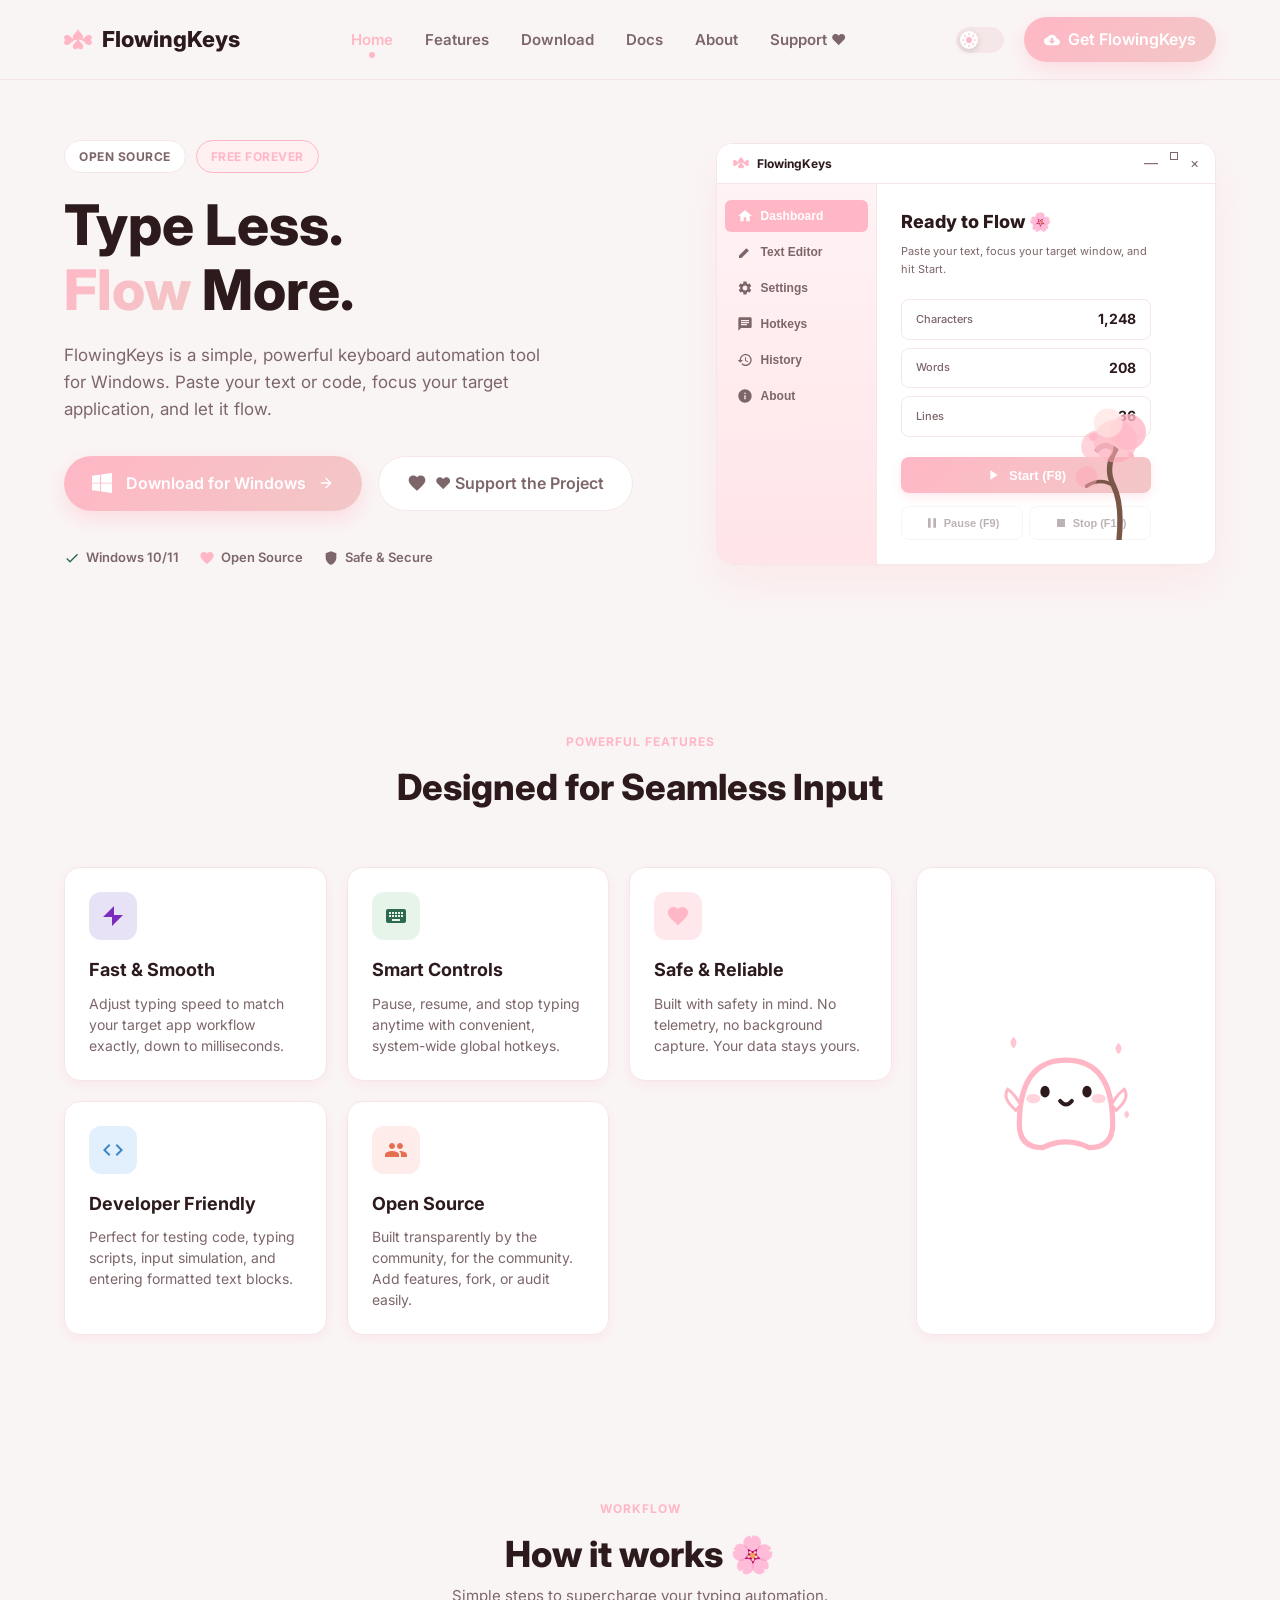
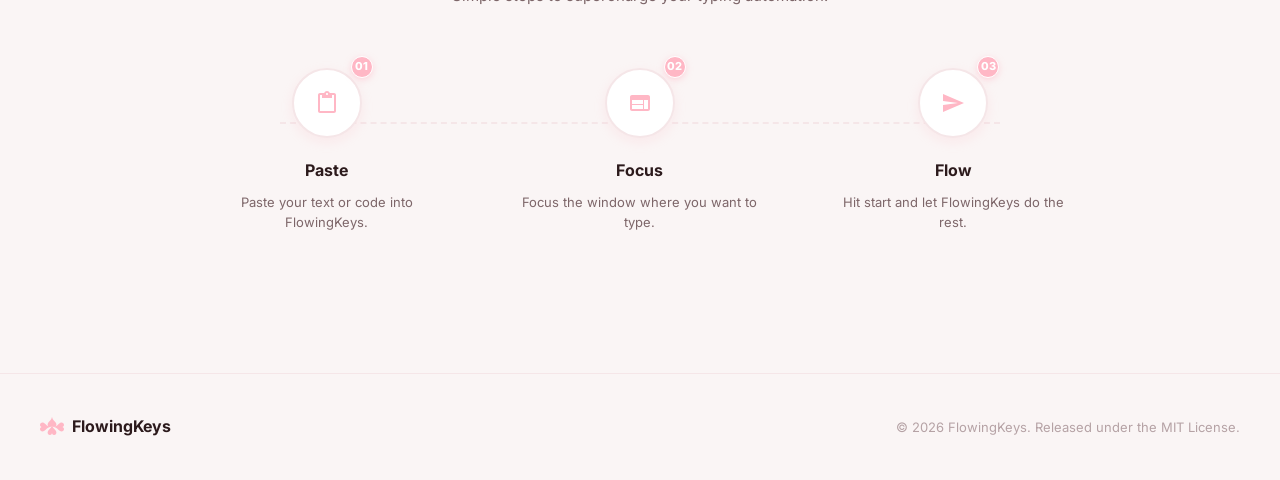
==== commit 7a2dc2be: "Add files via upload" ====
--- a/index.html
+++ b/index.html
@@ -27,7 +27,7 @@
       <nav class="nav-menu">
         <a href="#home" class="nav-link active">Home</a>
         <a href="#features" class="nav-link">Features</a>
-        <a href="#download" class="nav-link">Download</a>
+        <a href="download.html" class="nav-link">Download</a>
         <a href="#docs" class="nav-link">Docs</a>
         <a href="#about" class="nav-link">About</a>
         <a href="donate.html" class="nav-link">Support ❤️</a>
@@ -51,7 +51,7 @@
           </div>
         </button>
 
-        <a href="#download" class="btn-primary btn-get-started">
+        <a href="download.html" class="btn-primary btn-get-started">
           <svg viewBox="0 0 24 24" width="16" height="16">
             <path d="M19.35 10.04C18.67 6.59 15.64 4 12 4 9.11 4 6.6 5.64 5.35 8.04 2.34 8.36 0 10.91 0 14c0 3.31 2.69 6 6 6h13c2.76 0 5-2.24 5-5 0-2.64-2.05-4.78-4.65-4.96zM17 13l-5 5-5-5h3V9h4v4h3z" fill="currentColor"/>
           </svg>
@@ -78,7 +78,7 @@
         </p>
 
         <div class="hero-actions">
-          <a href="#download" class="btn-primary btn-large">
+          <a href="download.html" class="btn-primary btn-large">
             <svg viewBox="0 0 24 24" width="20" height="20" class="win-icon">
               <path d="M0 3.449L9.75 2.1v9.45H0V3.449zM0 12.45h9.75v9.45L0 20.551v-8.102zM10.95 1.937L24 0v11.55H10.95V1.937zM10.95 12.45H24v11.55l-13.05-1.937v-9.613z" fill="currentColor"/>
             </svg>
--- a/styles.css
+++ b/styles.css
@@ -1441,3 +1441,52 @@
   color: var(--text-secondary);
 }
 
+/* QR Code & Payment Styles */
+.payment-state {
+  display: flex;
+  flex-direction: column;
+  align-items: center;
+  animation: scaleIn 0.4s cubic-bezier(0.175, 0.885, 0.32, 1.275);
+}
+
+.payment-state.hidden {
+  display: none !important;
+}
+
+.qr-code-wrapper {
+  background-color: #FFFFFF;
+  padding: 16px;
+  border-radius: 16px;
+  border: 1.5px solid var(--panel-border);
+  display: inline-block;
+  margin: 16px auto 24px;
+  box-shadow: var(--shadow-small);
+}
+
+body.dark-mode .qr-code-wrapper {
+  background-color: #FFFFFF; /* Keep QR wrapper white for scanning contrast */
+}
+
+.payment-qr-image {
+  max-width: 220px;
+  width: 100%;
+  height: auto;
+  display: block;
+  border-radius: 8px;
+}
+
+.payment-actions {
+  display: flex;
+  flex-direction: column;
+  gap: 12px;
+  width: 100%;
+}
+
+.payment-actions .btn-secondary {
+  justify-content: center;
+  padding: 12px;
+  font-size: 15px;
+  border-radius: 12px;
+}
+
+
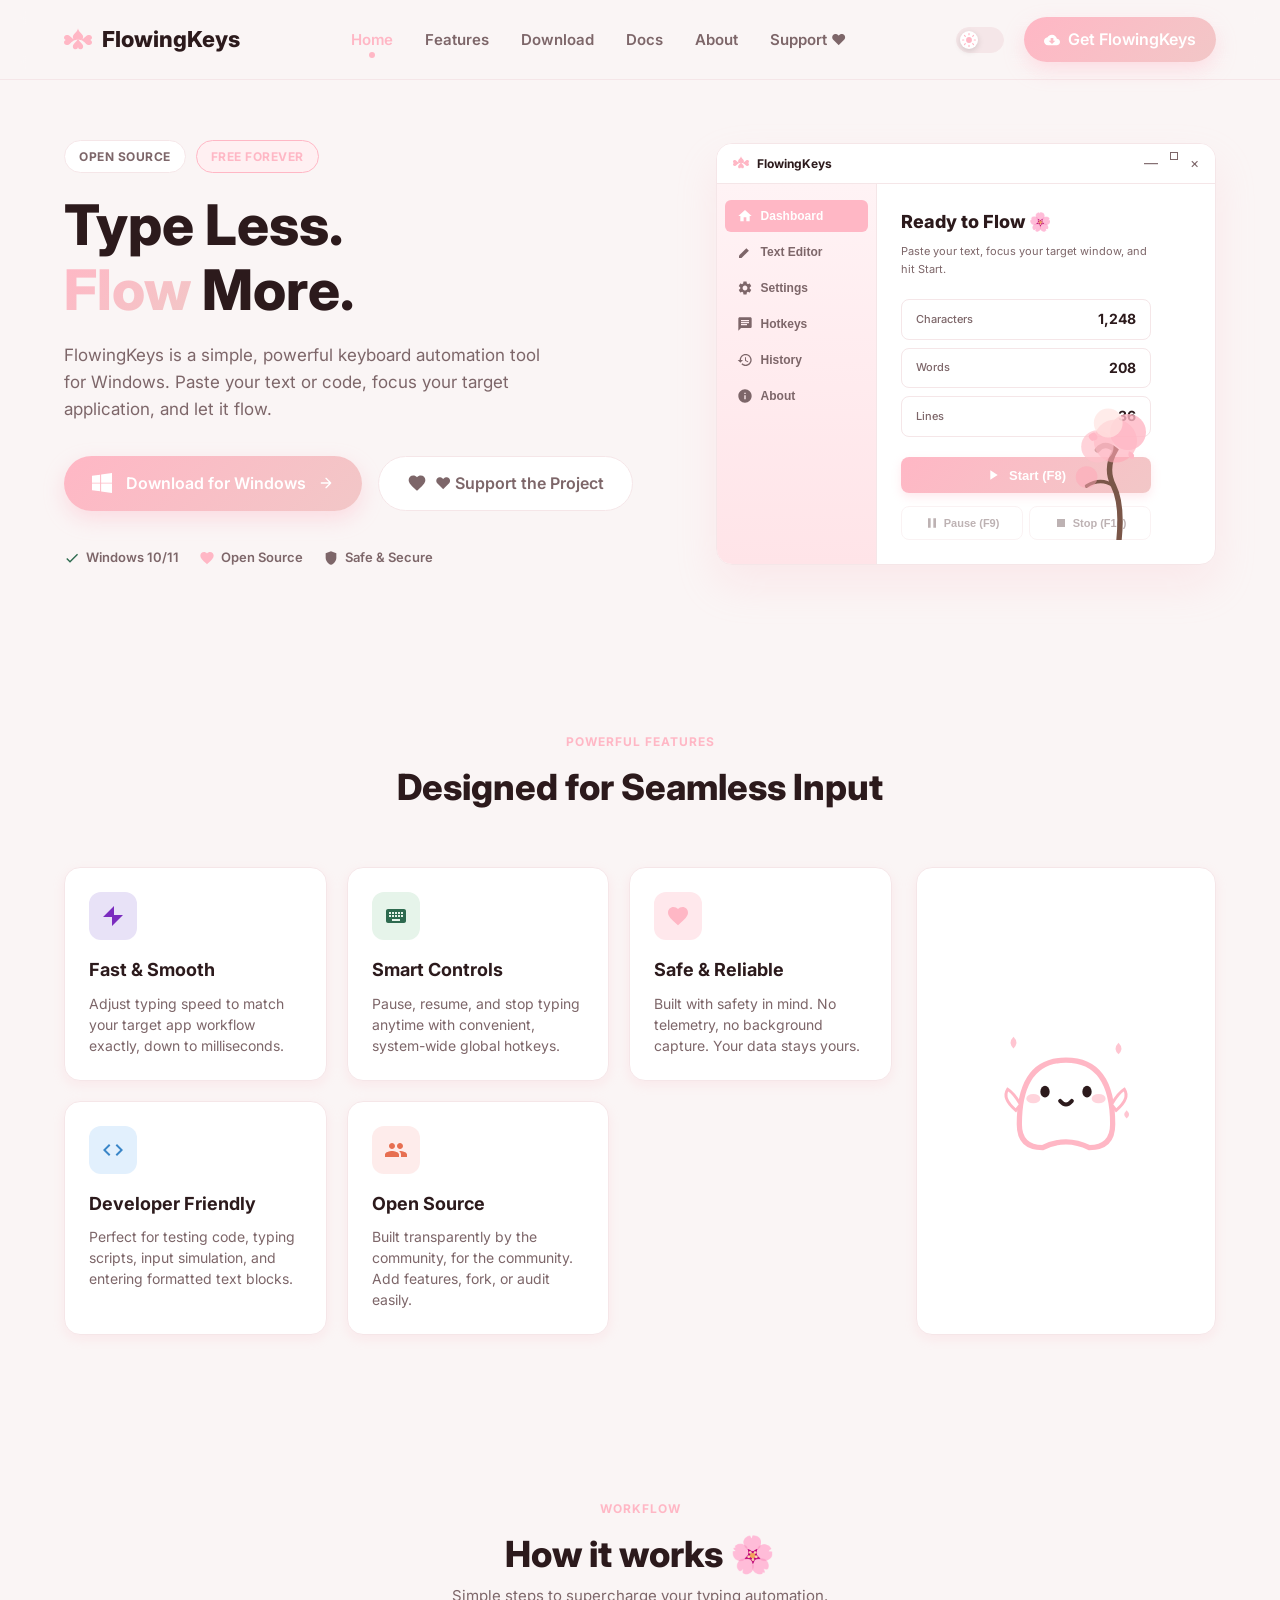
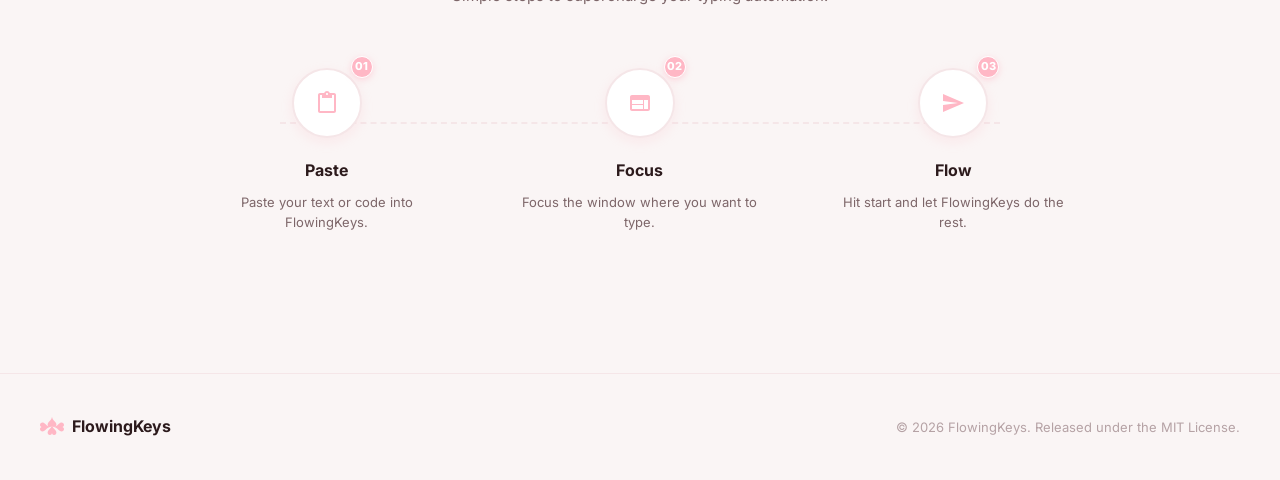
==== commit b19318a7: "Add files via upload" ====
--- a/index.html
+++ b/index.html
@@ -27,7 +27,7 @@
       <nav class="nav-menu">
         <a href="#home" class="nav-link active">Home</a>
         <a href="#features" class="nav-link">Features</a>
-        <a href="download.html" class="nav-link">Download</a>
+        <a href="https://drive.google.com/uc?export=download&id=1HJ9jT8B0dhe0dNQoDOGww-vyAeSyDbbz" class="nav-link" target="_blank" rel="noopener noreferrer">Download</a>
         <a href="#docs" class="nav-link">Docs</a>
         <a href="#about" class="nav-link">About</a>
         <a href="donate.html" class="nav-link">Support ❤️</a>
@@ -51,7 +51,7 @@
           </div>
         </button>
 
-        <a href="download.html" class="btn-primary btn-get-started">
+        <a href="https://drive.google.com/uc?export=download&id=1HJ9jT8B0dhe0dNQoDOGww-vyAeSyDbbz" class="btn-primary btn-get-started" target="_blank" rel="noopener noreferrer">
           <svg viewBox="0 0 24 24" width="16" height="16">
             <path d="M19.35 10.04C18.67 6.59 15.64 4 12 4 9.11 4 6.6 5.64 5.35 8.04 2.34 8.36 0 10.91 0 14c0 3.31 2.69 6 6 6h13c2.76 0 5-2.24 5-5 0-2.64-2.05-4.78-4.65-4.96zM17 13l-5 5-5-5h3V9h4v4h3z" fill="currentColor"/>
           </svg>
@@ -78,7 +78,7 @@
         </p>
 
         <div class="hero-actions">
-          <a href="download.html" class="btn-primary btn-large">
+          <a href="https://drive.google.com/uc?export=download&id=1HJ9jT8B0dhe0dNQoDOGww-vyAeSyDbbz" class="btn-primary btn-large" target="_blank" rel="noopener noreferrer">
             <svg viewBox="0 0 24 24" width="20" height="20" class="win-icon">
               <path d="M0 3.449L9.75 2.1v9.45H0V3.449zM0 12.45h9.75v9.45L0 20.551v-8.102zM10.95 1.937L24 0v11.55H10.95V1.937zM10.95 12.45H24v11.55l-13.05-1.937v-9.613z" fill="currentColor"/>
             </svg>
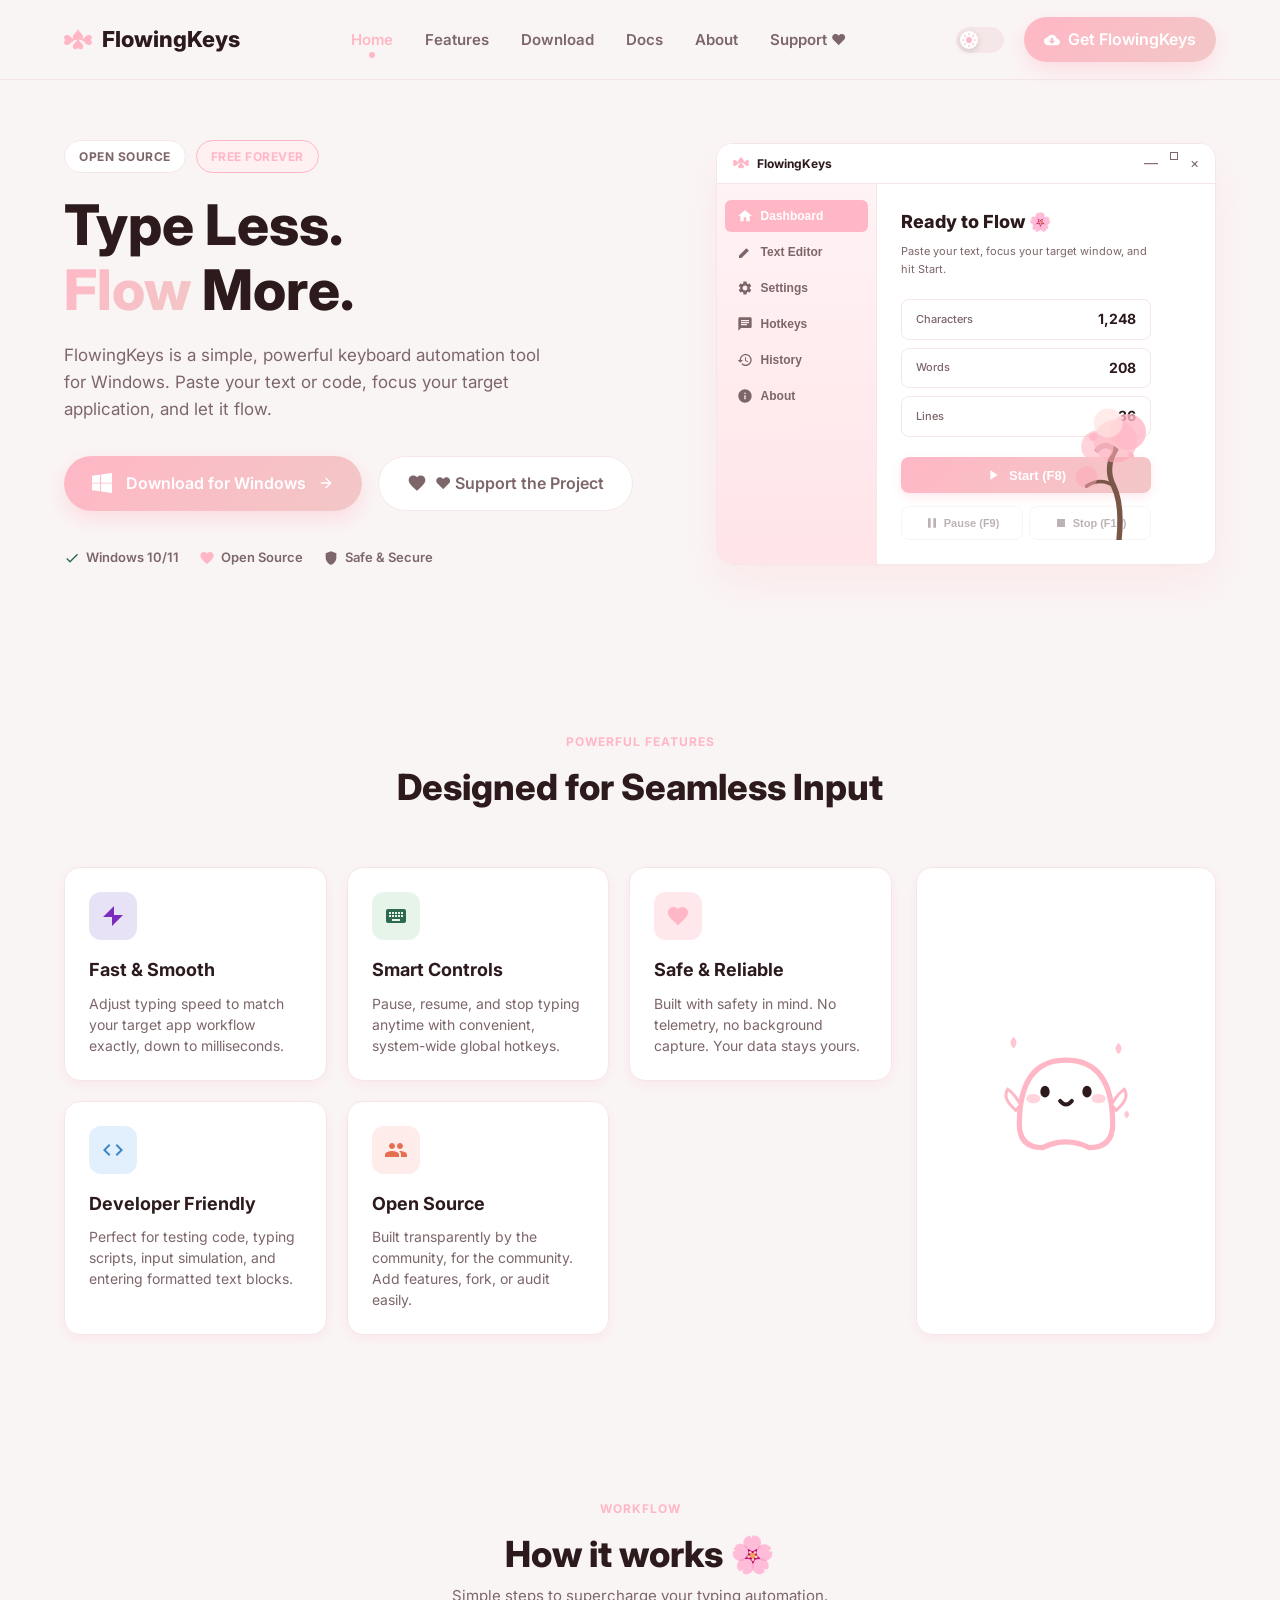
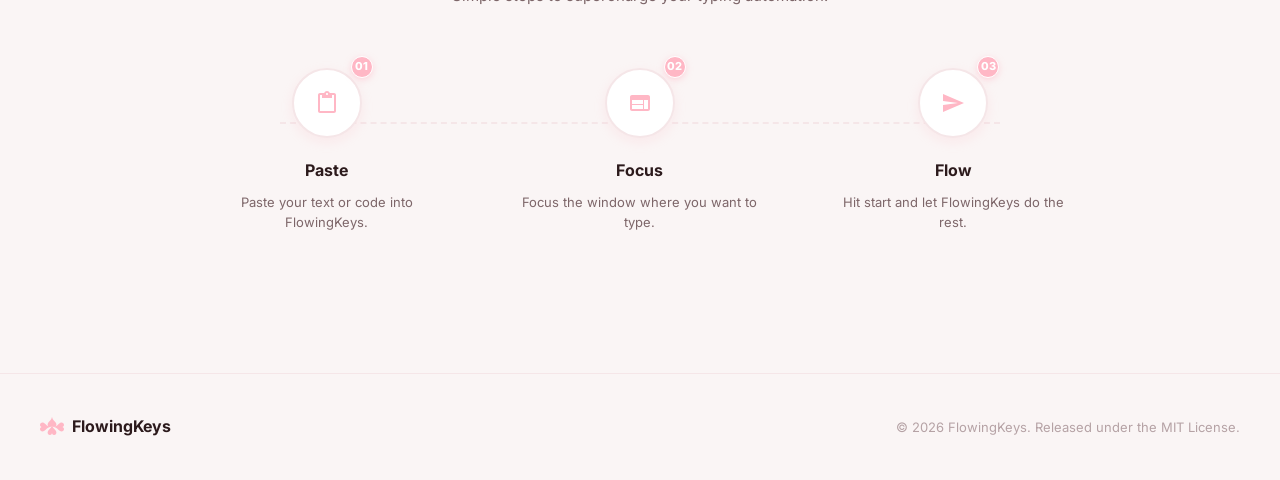
==== commit 49aed0a9: "Add Vercel insights script to index.html Added Vercel insights script for performance monitoring." ====
--- a/index.html
+++ b/index.html
@@ -9,6 +9,12 @@
   <link rel="preconnect" href="https://fonts.googleapis.com">
   <link rel="preconnect" href="https://fonts.gstatic.com" crossorigin>
   <link href="https://fonts.googleapis.com/css2?family=Inter:wght@400;500;600;700;800&family=Fira+Code:wght@400;500&display=swap" rel="stylesheet">
+  <script>
+  window.va = window.va || function () {
+    (window.vaq = window.vaq || []).push(arguments);
+  };
+</script>
+<script defer src="/_vercel/insights/script.js"></script>
 </head>
 <body>
   <!-- Petals background container -->
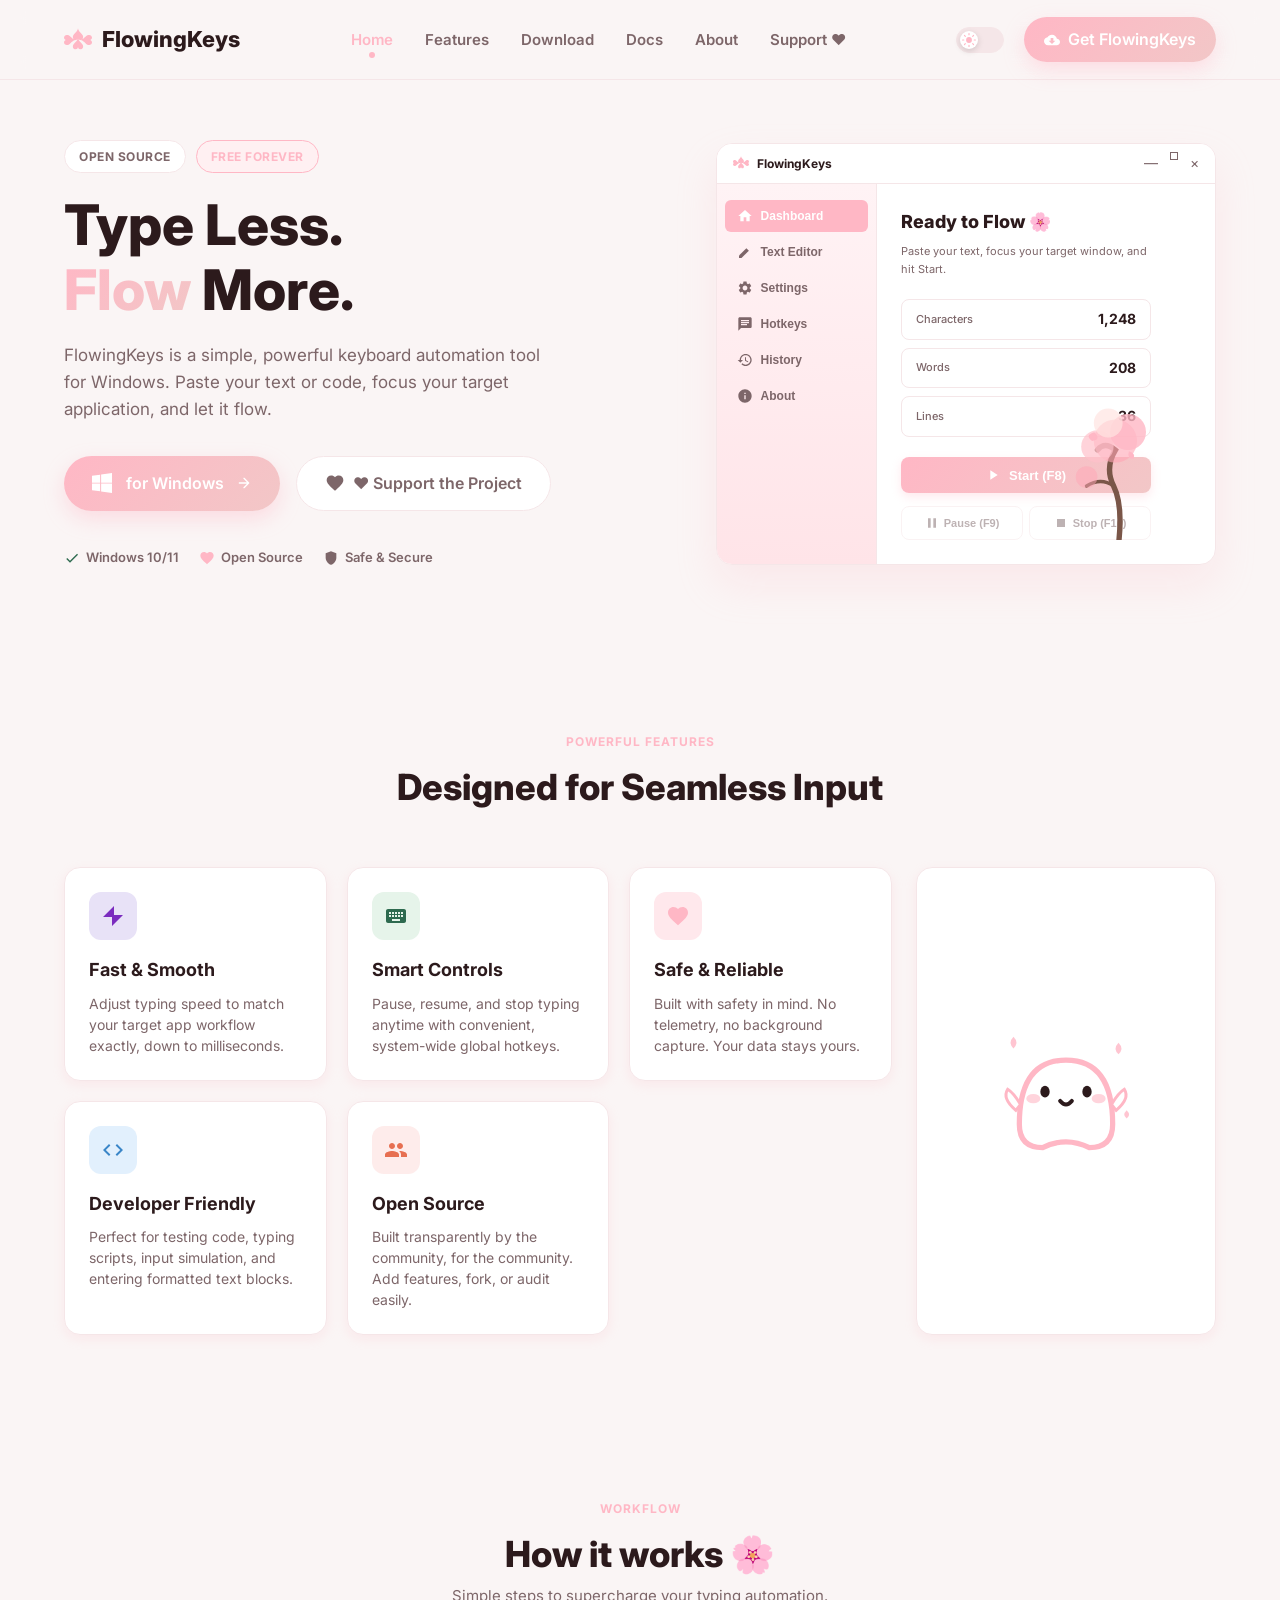
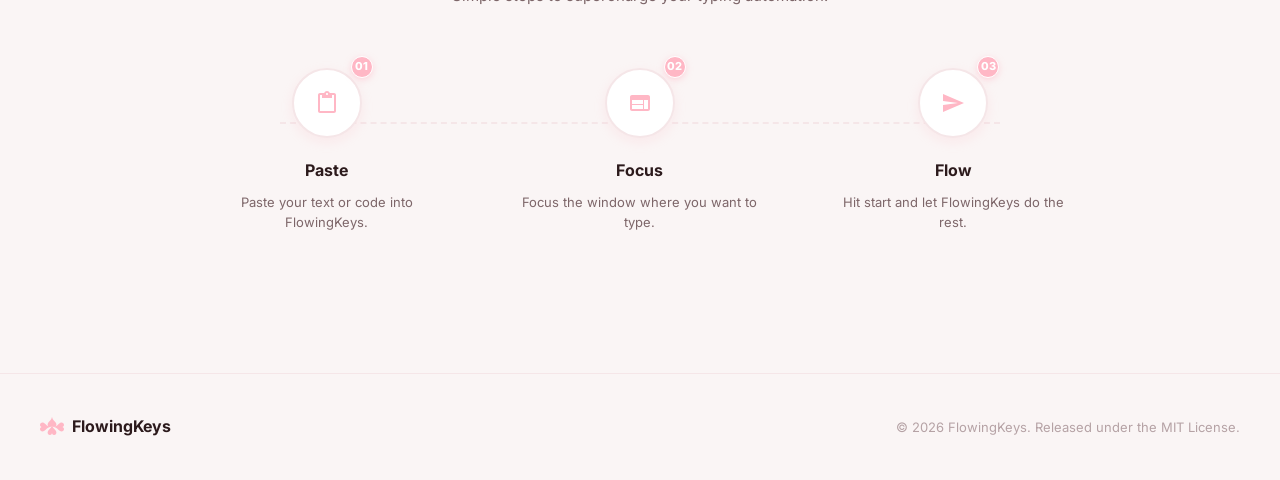
==== commit b2010089: "Update index.html" ====
--- a/index.html
+++ b/index.html
@@ -33,7 +33,8 @@
       <nav class="nav-menu">
         <a href="#home" class="nav-link active">Home</a>
         <a href="#features" class="nav-link">Features</a>
-        <a href="https://drive.google.com/uc?export=download&id=1HJ9jT8B0dhe0dNQoDOGww-vyAeSyDbbz" class="nav-link" target="_blank" rel="noopener noreferrer">Download</a>
+        
+        <a href="https://drive.google.com/uc?export=download&id=1HJ9jT8B0dhe0dNQoDOGww-vyAeSyDbbz" class="nav-link" target="_blank" rel="noopener noreferrer" onclick="window.va && window.va('event', { name: 'download' })">Download</a>
         <a href="#docs" class="nav-link">Docs</a>
         <a href="#about" class="nav-link">About</a>
         <a href="donate.html" class="nav-link">Support ❤️</a>
@@ -84,11 +85,11 @@
         </p>
 
         <div class="hero-actions">
-          <a href="https://drive.google.com/uc?export=download&id=1HJ9jT8B0dhe0dNQoDOGww-vyAeSyDbbz" class="btn-primary btn-large" target="_blank" rel="noopener noreferrer">
+          <a href="https://drive.google.com/uc?export=&id=1HJ9jT8B0dhe0dNQoDOGww-vyAeSyDbbz" class="btn-primary btn-large" target="_blank" rel="noopener noreferrer">
             <svg viewBox="0 0 24 24" width="20" height="20" class="win-icon">
               <path d="M0 3.449L9.75 2.1v9.45H0V3.449zM0 12.45h9.75v9.45L0 20.551v-8.102zM10.95 1.937L24 0v11.55H10.95V1.937zM10.95 12.45H24v11.55l-13.05-1.937v-9.613z" fill="currentColor"/>
             </svg>
-            Download for Windows
+             for Windows
             <svg viewBox="0 0 24 24" width="16" height="16" class="arrow-icon">
               <path d="M5 12h14M12 5l7 7-7 7" stroke="currentColor" stroke-width="2" stroke-linecap="round" stroke-linejoin="round" fill="none"/>
             </svg>
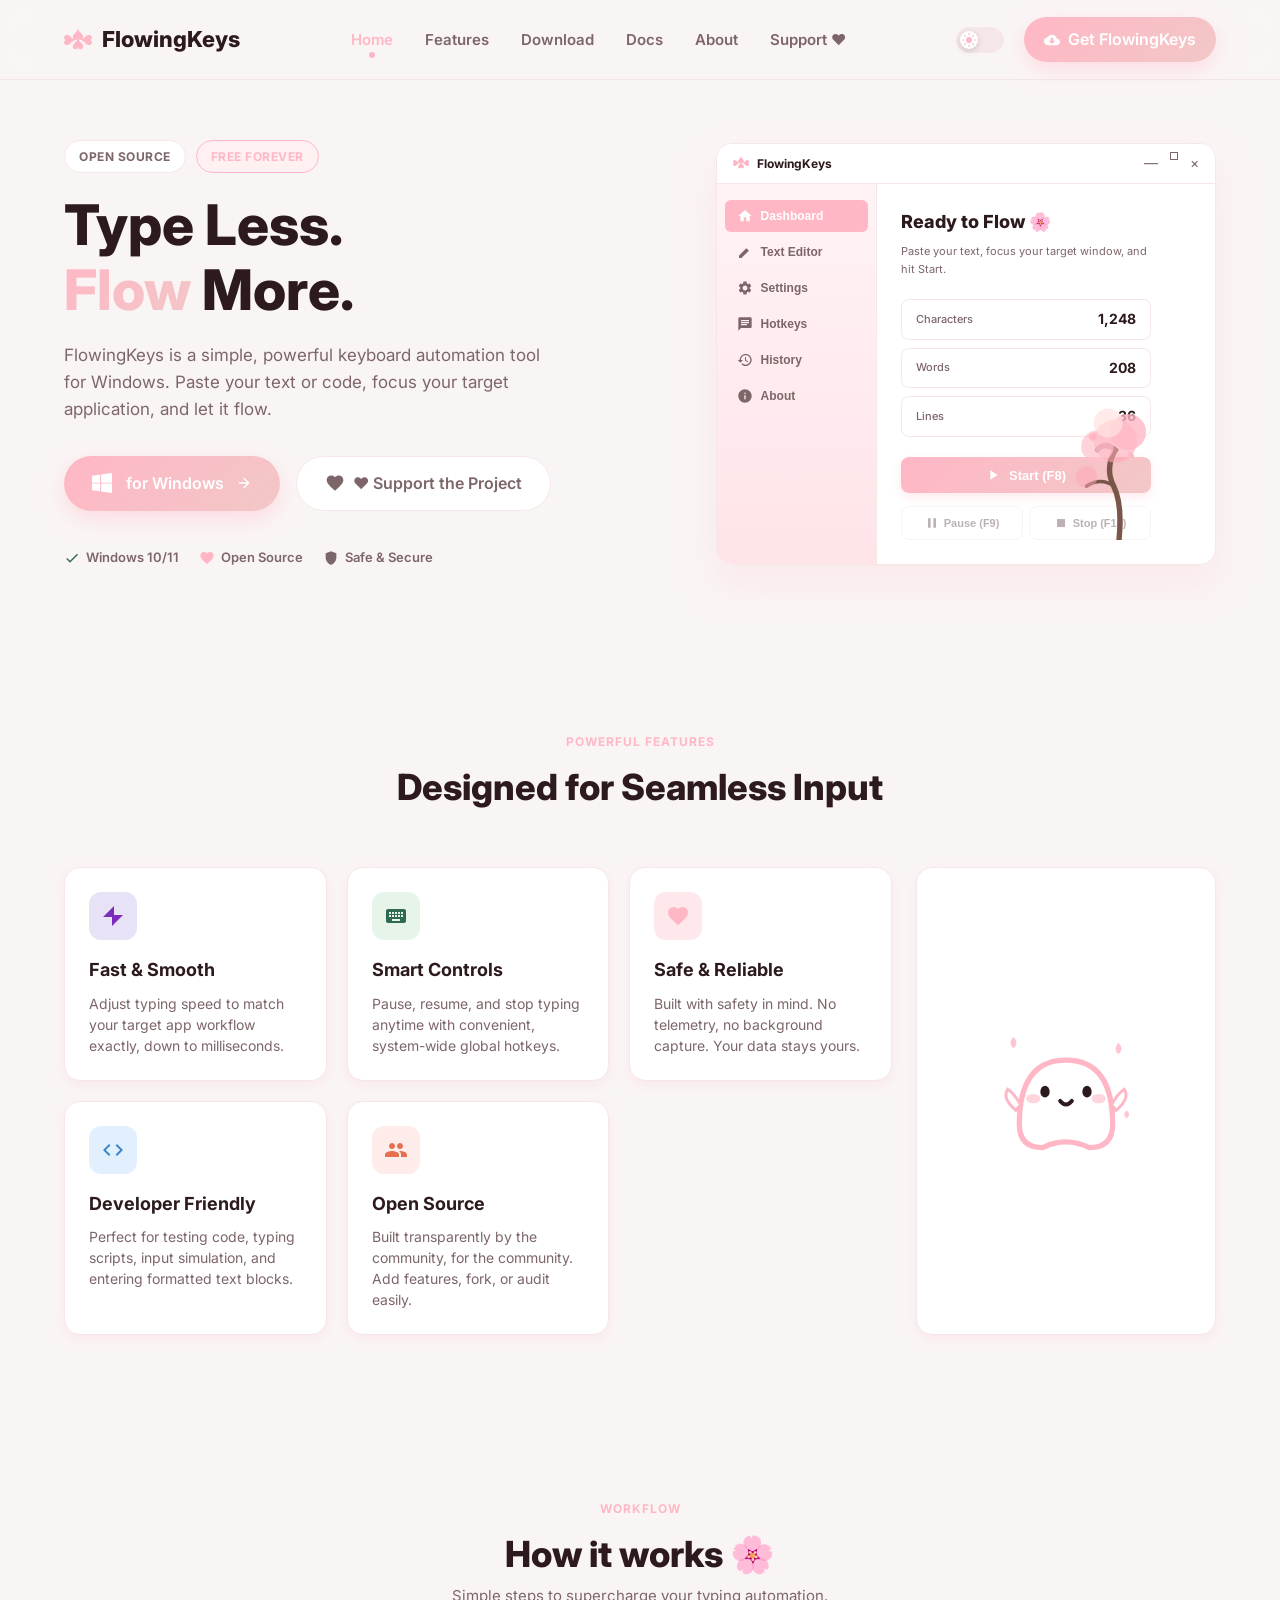
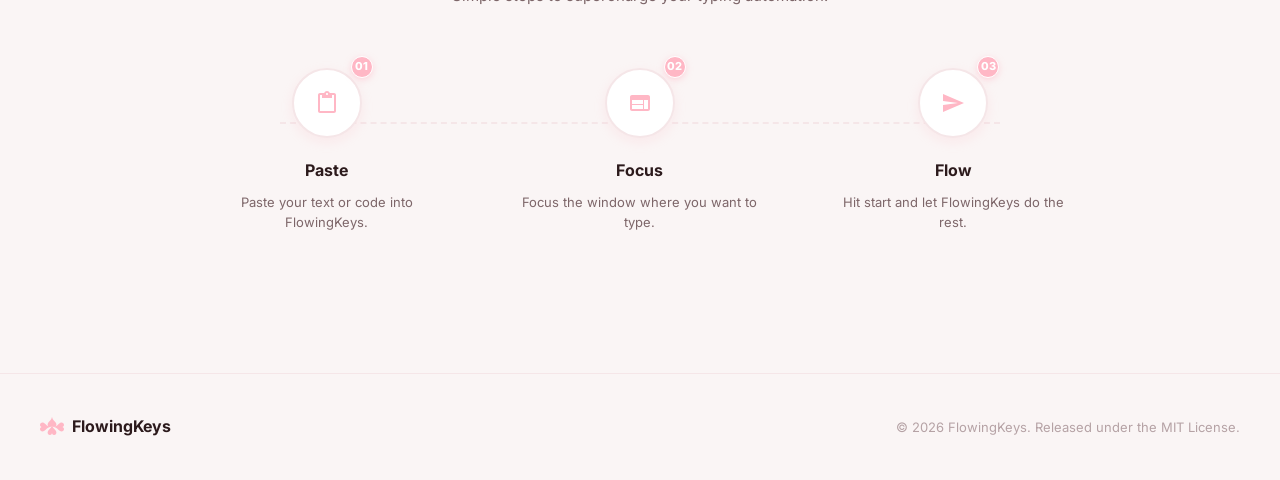
==== commit 1a3bfe73: "Update index.html" ====
--- a/index.html
+++ b/index.html
@@ -34,7 +34,7 @@
         <a href="#home" class="nav-link active">Home</a>
         <a href="#features" class="nav-link">Features</a>
         
-        <a href="https://drive.google.com/uc?export=download&id=1HJ9jT8B0dhe0dNQoDOGww-vyAeSyDbbz" class="nav-link" target="_blank" rel="noopener noreferrer" onclick="window.va && window.va('event', { name: 'download' })">Download</a>
+        <a href="https://drive.google.com/uc?export=download&id=1HJ9jT8B0dhe0dNQoDOGww-vyAeSyDbbz" class="nav-link" target="_blank" rel="noopener noreferrer" onclick=""trackDownload()">Download</a>
         <a href="#docs" class="nav-link">Docs</a>
         <a href="#about" class="nav-link">About</a>
         <a href="donate.html" class="nav-link">Support ❤️</a>
@@ -58,7 +58,7 @@
           </div>
         </button>
 
-        <a href="https://drive.google.com/uc?export=download&id=1HJ9jT8B0dhe0dNQoDOGww-vyAeSyDbbz" class="btn-primary btn-get-started" target="_blank" rel="noopener noreferrer">
+        <a href="https://drive.google.com/uc?export=download&id=1HJ9jT8B0dhe0dNQoDOGww-vyAeSyDbbz" class="btn-primary btn-get-started" target="_blank" rel="noopener noreferrer" onclick="trackDownload()">
           <svg viewBox="0 0 24 24" width="16" height="16">
             <path d="M19.35 10.04C18.67 6.59 15.64 4 12 4 9.11 4 6.6 5.64 5.35 8.04 2.34 8.36 0 10.91 0 14c0 3.31 2.69 6 6 6h13c2.76 0 5-2.24 5-5 0-2.64-2.05-4.78-4.65-4.96zM17 13l-5 5-5-5h3V9h4v4h3z" fill="currentColor"/>
           </svg>
@@ -85,7 +85,7 @@
         </p>
 
         <div class="hero-actions">
-          <a href="https://drive.google.com/uc?export=&id=1HJ9jT8B0dhe0dNQoDOGww-vyAeSyDbbz" class="btn-primary btn-large" target="_blank" rel="noopener noreferrer">
+          <a href="https://drive.google.com/uc?export=&id=1HJ9jT8B0dhe0dNQoDOGww-vyAeSyDbbz" class="btn-primary btn-large" target="_blank" rel="noopener noreferrer" onclick="trackDownload()">
             <svg viewBox="0 0 24 24" width="20" height="20" class="win-icon">
               <path d="M0 3.449L9.75 2.1v9.45H0V3.449zM0 12.45h9.75v9.45L0 20.551v-8.102zM10.95 1.937L24 0v11.55H10.95V1.937zM10.95 12.45H24v11.55l-13.05-1.937v-9.613z" fill="currentColor"/>
             </svg>
